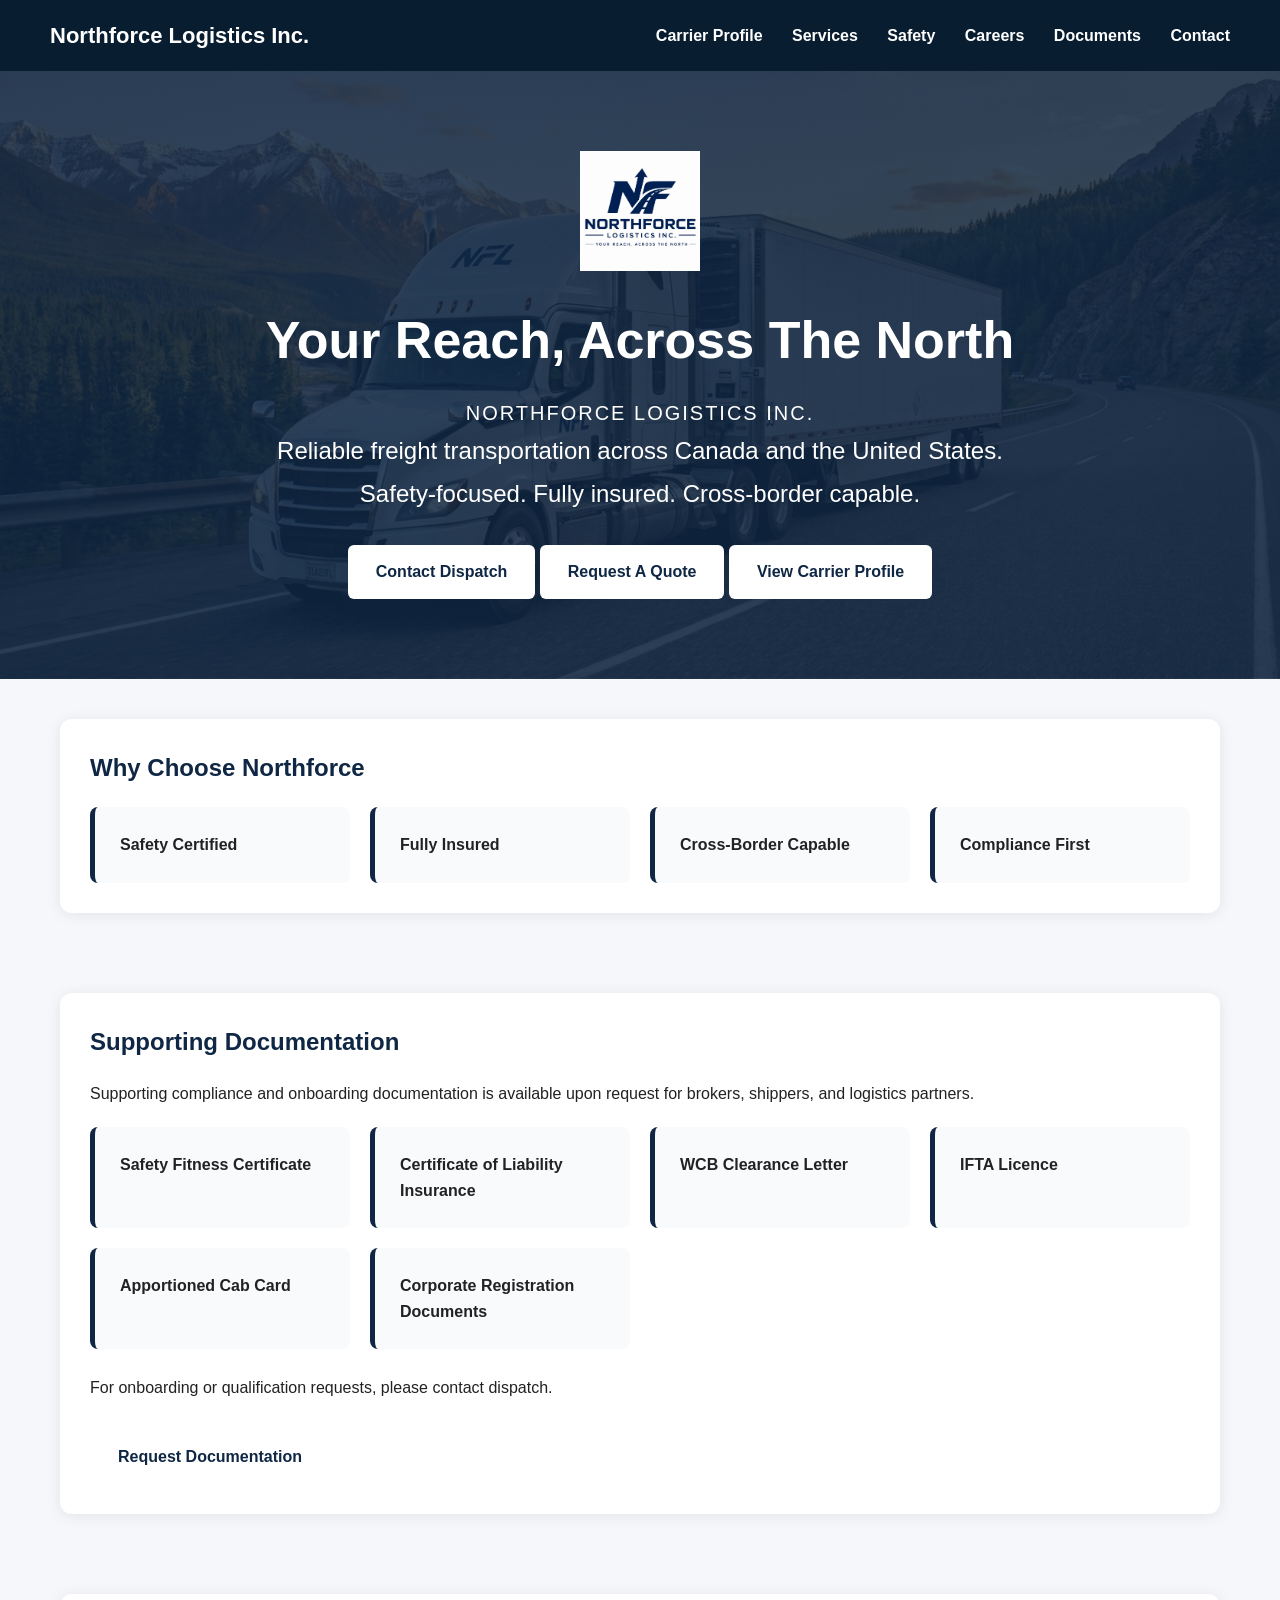
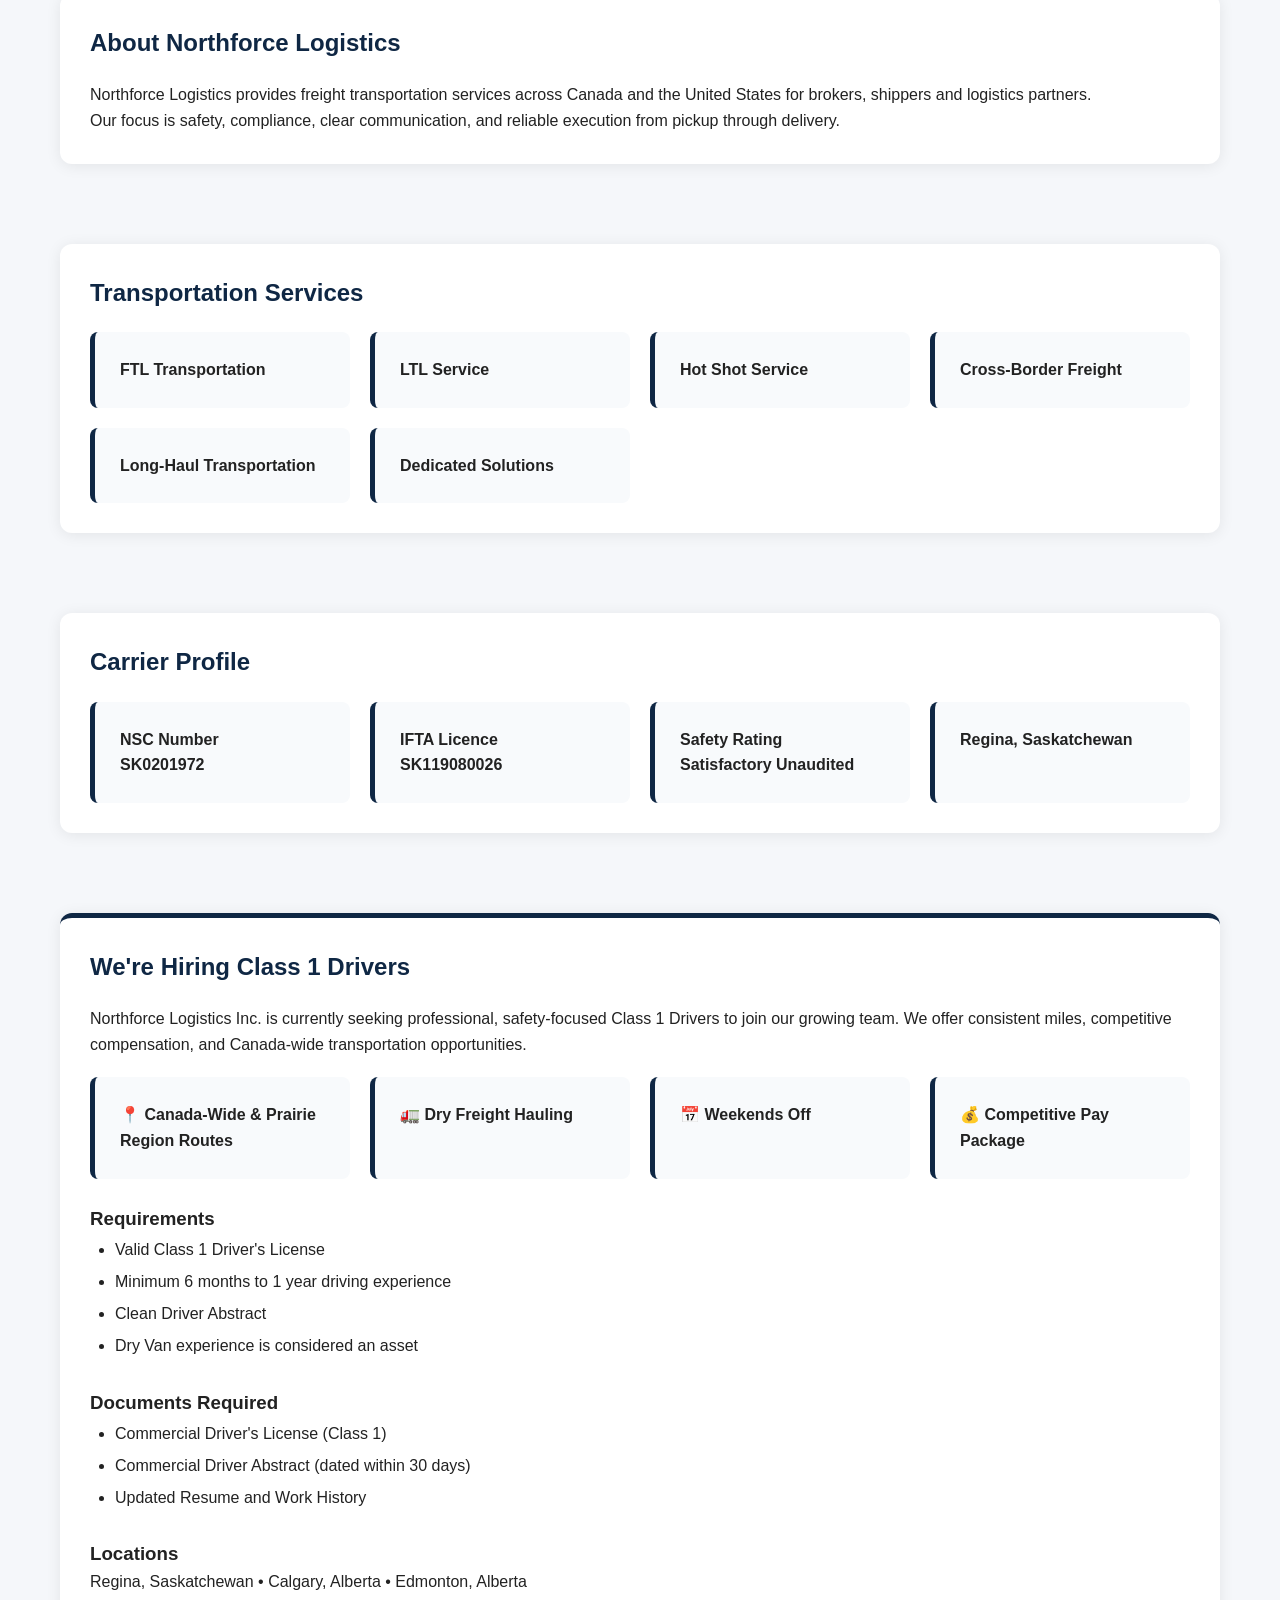
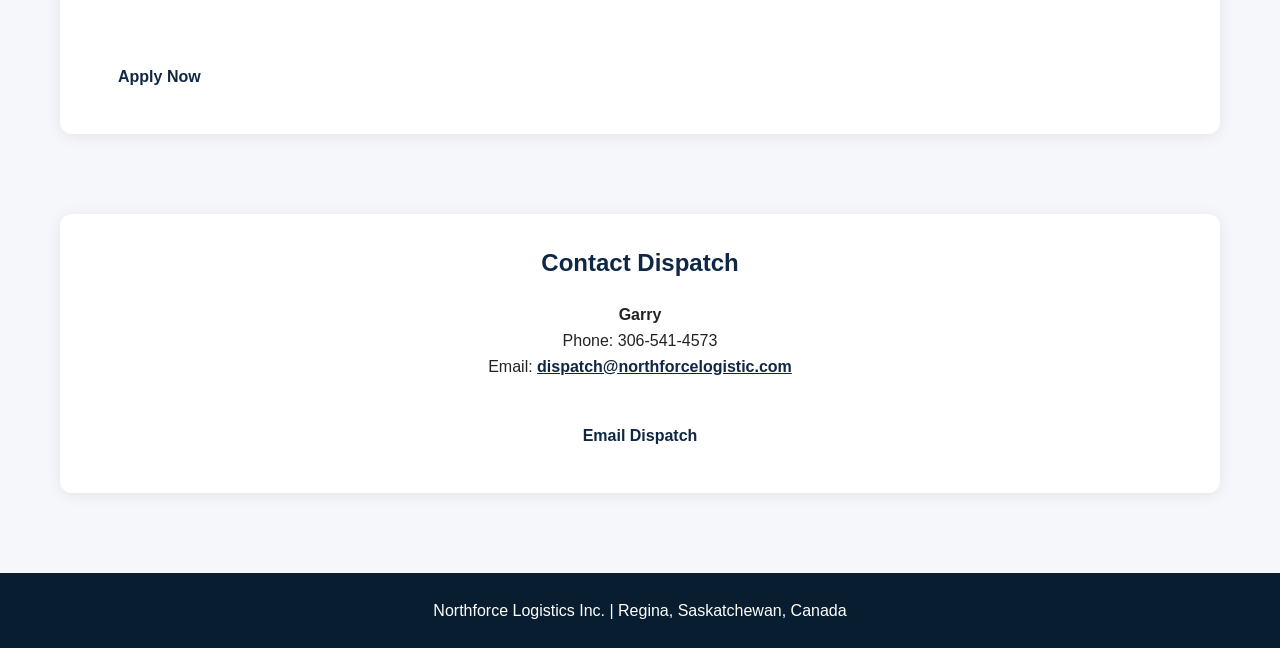
==== index.html @ 6d8a065a "Update index.html" ====
<!DOCTYPE html>
<html lang="en">

<head>
    <meta charset="UTF-8">
    <meta name="viewport" content="width=device-width, initial-scale=1.0">
    <title>Northforce Logistics Inc.</title>

    <link rel="stylesheet" href="style.css">
    <link rel="icon" type="image/jpeg" href="favicon.jpg">
</head>

<body>

    <nav class="navbar">

        <div class="nav-brand">
            Northforce Logistics Inc.
        </div>

        <div class="nav-menu">
            <a href="carrier-profile.html">Carrier Profile</a>
            <a href="#services">Services</a>
            <a href="#safety">Safety</a>
            <a href="#careers">Careers</a>
            <a href="#documents">Documents</a>
            <a href="#contact">Contact</a>
        </div>

    </nav>

    <header>

        <img src="northforce-logo.png"
             alt="Northforce Logistics Logo"
             class="logo">

        <h1>Your Reach, Across The North</h1>

        <p class="company-name">
            NORTHFORCE LOGISTICS INC.
        </p>

        <p class="hero-text">
            Reliable freight transportation across Canada and the United States.
            Safety-focused. Fully insured. Cross-border capable.
        </p>

        <a href="#contact" class="hero-button">
            Contact Dispatch
        </a>

        <a href="mailto:dispatch@northforcelogistic.com?subject=Quote Request"
           class="hero-button">
            Request A Quote
        </a>
<a href="carrier-profile.html"
   class="hero-button">
   View Carrier Profile
</a>
    </header>

    <section>

        <div class="card">

            <h2>Why Choose Northforce</h2>

            <div class="services-grid">

                <div class="service-card">
                    Safety Certified
                </div>

                <div class="service-card">
                    Fully Insured
                </div>

                <div class="service-card">
                    Cross-Border Capable
                </div>

                <div class="service-card">
                    Compliance First
                </div>

            </div>

        </div>

    </section>
<section id="documents">

    <div class="card">

        <h2>Supporting Documentation</h2>

        <p>
            Supporting compliance and onboarding documentation
            is available upon request for brokers, shippers,
            and logistics partners.
        </p>

        <div class="services-grid">

            <div class="service-card">
                Safety Fitness Certificate
            </div>

            <div class="service-card">
                Certificate of Liability Insurance
            </div>

            <div class="service-card">
                WCB Clearance Letter
            </div>

            <div class="service-card">
                IFTA Licence
            </div>

            <div class="service-card">
                Apportioned Cab Card
            </div>

            <div class="service-card">
                Corporate Registration Documents
            </div>

        </div>

        <br>

        <p>
            For onboarding or qualification requests, please contact dispatch.
        </p>

        <a href="mailto:dispatch@northforcelogistic.com?subject=Broker Documentation Request"
           class="hero-button">
            Request Documentation
        </a>

    </div>

</section>
    <section>

        <div class="card">

            <h2>About Northforce Logistics</h2>

            <p>
                Northforce Logistics provides freight transportation services
                across Canada and the United States for brokers, shippers and
                logistics partners.
            </p>

            <p>
                Our focus is safety, compliance, clear communication,
                and reliable execution from pickup through delivery.
            </p>

        </div>

    </section>

    <section id="services">

        <div class="card">

            <h2>Transportation Services</h2>

            <div class="services-grid">

                <div class="service-card">
                    FTL Transportation
                </div>

                <div class="service-card">
                    LTL Service
                </div>

                <div class="service-card">
                    Hot Shot Service
                </div>

                <div class="service-card">
                    Cross-Border Freight
                </div>

                <div class="service-card">
                    Long-Haul Transportation
                </div>

                <div class="service-card">
                    Dedicated Solutions
                </div>

            </div>

        </div>

    </section>

    <section id="safety">

        <div class="card">

            <h2>Carrier Profile</h2>

            <div class="services-grid">

                <div class="service-card">
                    NSC Number<br>
                    SK0201972
                </div>

                <div class="service-card">
                    IFTA Licence<br>
                    SK119080026
                </div>

                <div class="service-card">
                    Safety Rating<br>
                    Satisfactory Unaudited
                </div>

                <div class="service-card">
                    Regina, Saskatchewan
                </div>

            </div>

        </div>

    </section>
<section id="careers">

    <div class="card">

        <h2>We're Hiring Class 1 Drivers</h2>

        <p>
            Northforce Logistics Inc. is currently seeking professional,
            safety-focused Class 1 Drivers to join our growing team.
            We offer consistent miles, competitive compensation, and
            Canada-wide transportation opportunities.
        </p>

        <div class="services-grid">

            <div class="service-card">
                📍 Canada-Wide & Prairie Region Routes
            </div>

            <div class="service-card">
                🚛 Dry Freight Hauling
            </div>

            <div class="service-card">
                📅 Weekends Off
            </div>

            <div class="service-card">
                💰 Competitive Pay Package
            </div>

        </div>

        <br>

        <h3>Requirements</h3>

        <ul>
            <li>Valid Class 1 Driver's License</li>
            <li>Minimum 6 months to 1 year driving experience</li>
            <li>Clean Driver Abstract</li>
            <li>Dry Van experience is considered an asset</li>
        </ul>

        <br>

        <h3>Documents Required</h3>

        <ul>
            <li>Commercial Driver's License (Class 1)</li>
            <li>Commercial Driver Abstract (dated within 30 days)</li>
            <li>Updated Resume and Work History</li>
        </ul>

        <br>

        <h3>Locations</h3>

        <p>
            Regina, Saskatchewan • Calgary, Alberta • Edmonton, Alberta
        </p>

        <br>

        <a href="https://docs.google.com/forms/d/e/1FAIpQLSeri3Dq4YtZ2nEqMtVgoCWJB6hXTWUC-5_d9FeXUV643zS6KA/viewform?usp=publish-editor"
   target="_blank"
   class="hero-button">
   Apply Now
</a>

    </div>

</section>
    <section id="contact">

        <div class="card">

            <h2>Contact Dispatch</h2>

            <p><strong>Garry</strong></p>

            <p>Phone: 306-541-4573</p>

            <p>
                Email:
                <a href="mailto:dispatch@northforcelogistic.com">
                    dispatch@northforcelogistic.com
                </a>
            </p>

            <a href="mailto:dispatch@northforcelogistic.com"
               class="hero-button">
                Email Dispatch
            </a>

        </div>

    </section>

    <footer>
        Northforce Logistics Inc. | Regina, Saskatchewan, Canada
    </footer>

</body>

</html>
---- style.css ----
/* RESET */

*{
    margin:0;
    padding:0;
    box-sizing:border-box;
}

body{
    font-family:Arial, Helvetica, sans-serif;
    background:#f5f7fa;
    color:#222;
    line-height:1.6;
}

#careers .card{
    border-top:5px solid #0F2744;
}

#careers ul{
    margin-left:25px;
    line-height:2;
}
/* NAVIGATION */

.navbar{
    background:#081d30;
    display:flex;
    justify-content:space-between;
    align-items:center;
    padding:18px 50px;
    position:sticky;
    top:0;
    z-index:100;
}

.nav-brand{
    color:white;
    font-size:22px;
    font-weight:bold;
}

.nav-menu a{
    color:white;
    text-decoration:none;
    margin-left:25px;
    font-weight:bold;
}

.nav-menu a:hover{
    color:#d6e5f5;
}

/* HEADER */

header{
    background:
    linear-gradient(
        rgba(15,39,68,.85),
        rgba(15,39,68,.85)
    ),
    url("truck-background.jpg");

    background-size:cover;
    background-position:center;

    color:white;

    text-align:center;

    padding:80px 20px;
}

.logo{
    width:120px;
    margin-bottom:20px;
}

h1{
    font-size:52px;
    margin-bottom:15px;
}

.tagline{
    font-size:28px;
    margin-bottom:25px;
    font-weight:300;
}

.hero-text{
    max-width:800px;
    margin:auto;
    font-size:24px;
    line-height:1.8;
}

.company-name{
    font-size:20px;
    margin-top:10px;
    letter-spacing:2px;
    text-transform:uppercase;
}
/* BUTTON */

.hero-button{
    display:inline-block;
    margin-top:30px;
    padding:14px 28px;
    background:white;
    color:#0F2744;
    text-decoration:none;
    font-weight:bold;
    border-radius:6px;
    transition:.3s;
}

.hero-button:hover{
    background:#d9e5f1;
}

/* TRUST BAR */

.trust-bar{
    background:white;
    padding:25px;
    display:flex;
    justify-content:center;
    flex-wrap:wrap;
    gap:35px;
    font-weight:bold;
    color:#0F2744;
    border-bottom:1px solid #e5e5e5;
}

/* SECTIONS */

section{
    max-width:1200px;
    margin:auto;
    padding:40px 20px;
}

/* CARDS */

.card{
    background:white;
    padding:30px;
    border-radius:12px;
    box-shadow:0 2px 15px rgba(0,0,0,.08);
}

.card h2{
    margin-bottom:20px;
    color:#0F2744;
}

/* SERVICES GRID */

.services-grid{
    display:grid;
    grid-template-columns:repeat(auto-fit,minmax(250px,1fr));
    gap:20px;
    margin-top:20px;
}

.service-card{
    background:#f8fafc;
    padding:25px;
    border-left:5px solid #0F2744;
    border-radius:8px;
    font-weight:bold;
    transition:.3s;
}

.service-card:hover{
    transform:translateY(-4px);
}

/* CONTACT */

#contact .card{
    text-align:center;
}

#contact a{
    color:#0F2744;
    font-weight:bold;
}

/* FOOTER */

footer{
    background:#081d30;
    color:white;
    text-align:center;
    padding:25px;
    margin-top:40px;
}

/* MOBILE */

@media(max-width:768px){

    .navbar{
        flex-direction:column;
        gap:15px;
        padding:15px;
    }

    .nav-menu{
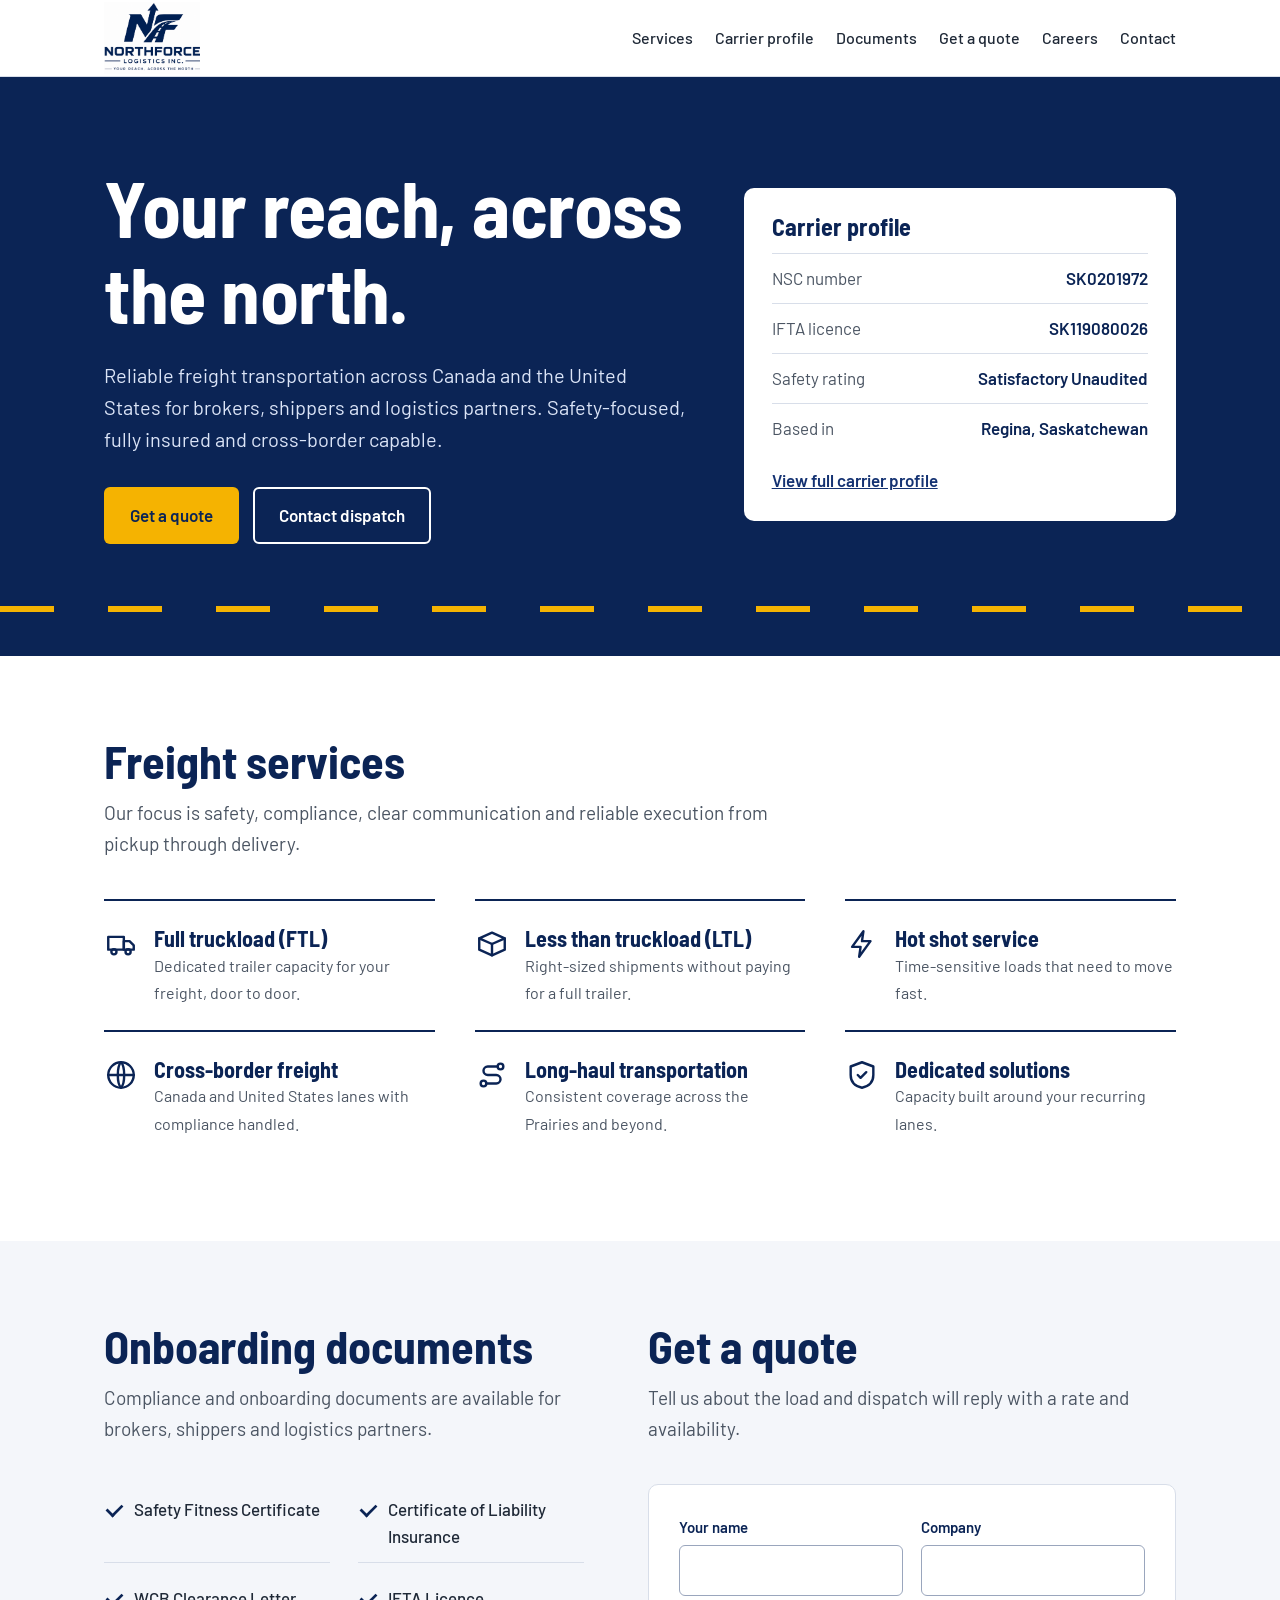
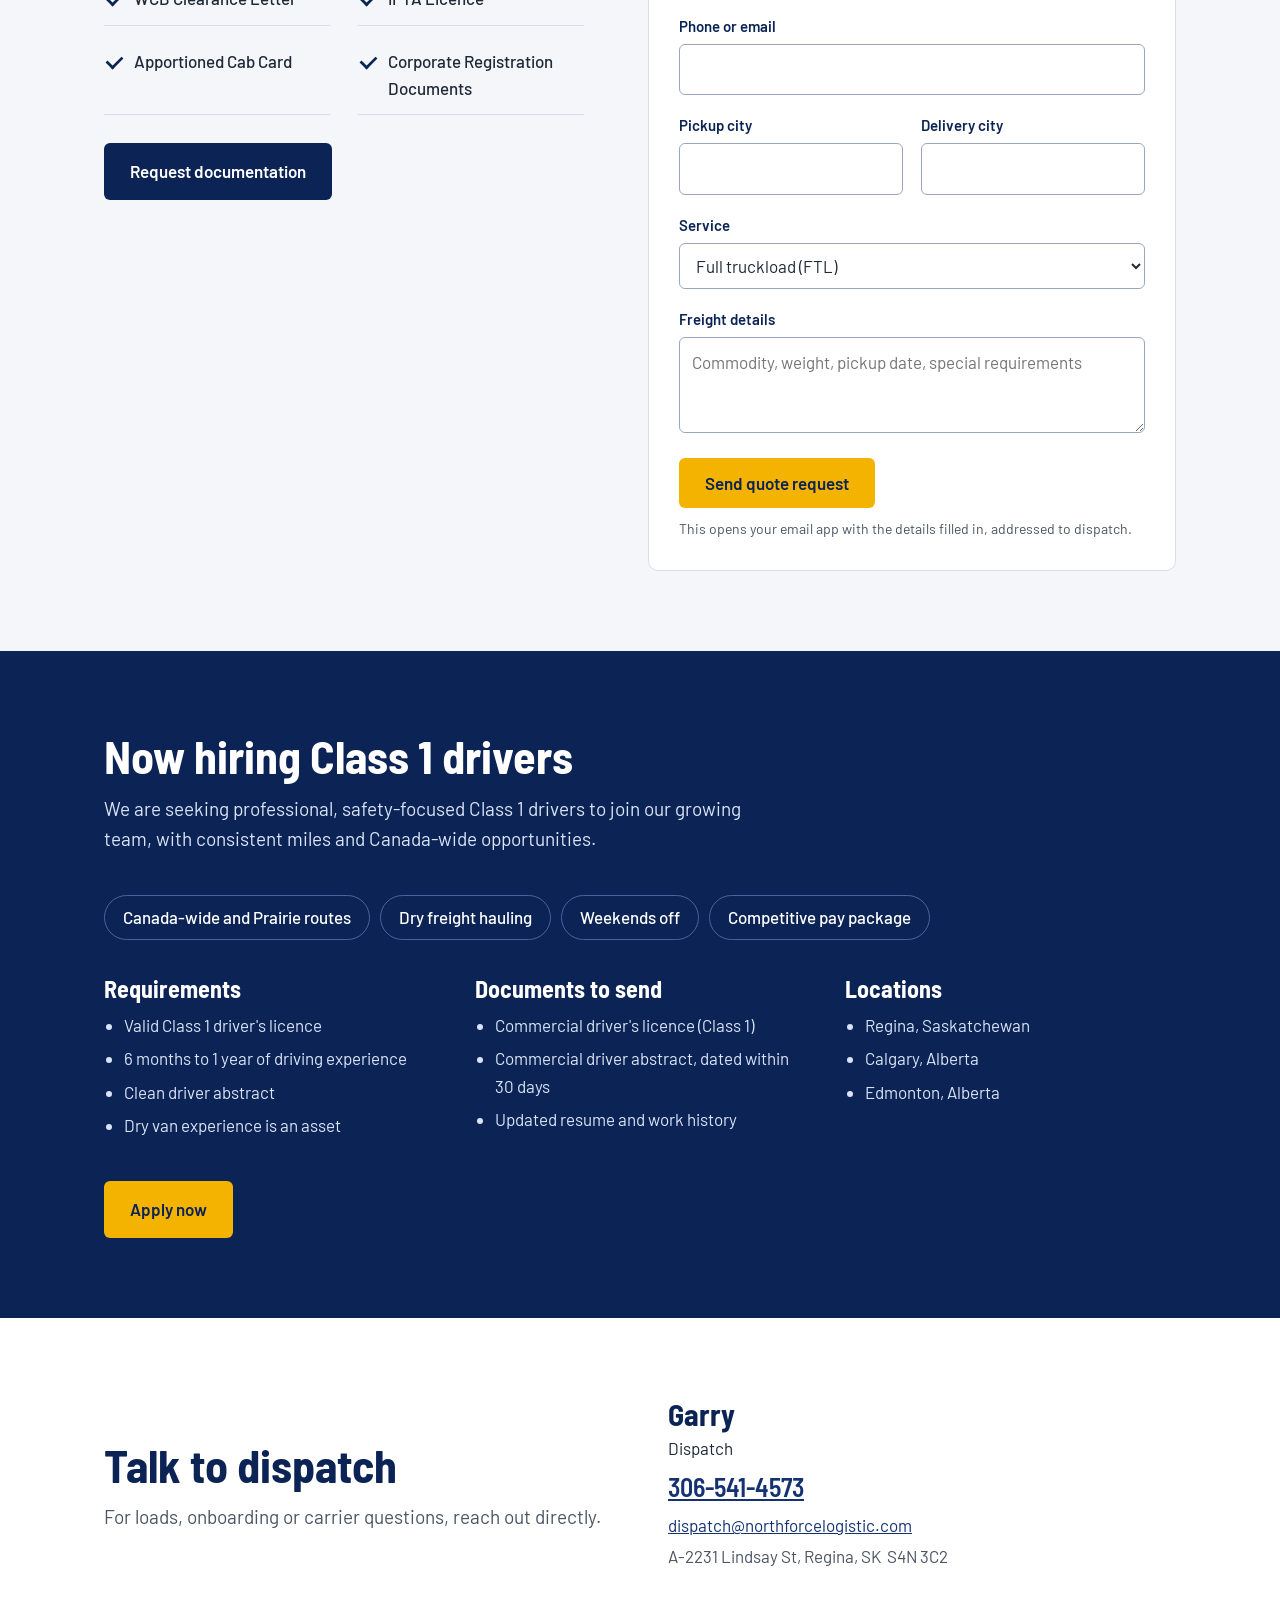
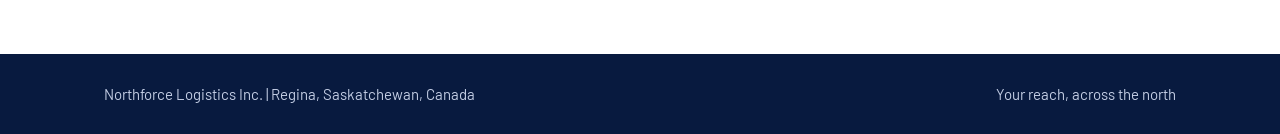
==== commit f94c0031: "Update index.html" ====
--- a/index.html
+++ b/index.html
@@ -1,342 +1,246 @@
-<!DOCTYPE html>
+<!doctype html>
 <html lang="en">
-
 <head>
-    <meta charset="UTF-8">
-    <meta name="viewport" content="width=device-width, initial-scale=1.0">
-    <title>Northforce Logistics Inc.</title>
-
-    <link rel="stylesheet" href="style.css">
-    <link rel="icon" type="image/jpeg" href="favicon.jpg">
+<meta charset="utf-8">
+<meta name="viewport" content="width=device-width, initial-scale=1">
+<title>Northforce Logistics Inc. | Freight transportation across Canada and the US</title>
+<meta name="description" content="Safety-focused, fully insured, cross-border freight carrier based in Regina, Saskatchewan. FTL, LTL, hot shot and long-haul service across Canada and the United States.">
+<link rel="icon" href="northforce-logo.png">
+<link rel="preconnect" href="https://fonts.googleapis.com">
+<link rel="preconnect" href="https://fonts.gstatic.com" crossorigin>
+<link rel="stylesheet" href="https://fonts.googleapis.com/css2?family=Barlow:wght@400;500;600&family=Barlow+Semi+Condensed:wght@600;700&display=swap">
+<style>
+:root{--navy:#0B2455;--navy2:#143272;--amber:#F5B301;--ink:#1f2937;--mute:#4b5563;--line:#d8dee9;--bg:#f4f6fa;--w:1120px}
+*{box-sizing:border-box}
+html{scroll-behavior:smooth;scroll-padding-top:90px}
+body{margin:0;font-family:'Barlow','Segoe UI',Arial,sans-serif;color:var(--ink);line-height:1.6;font-size:17px;background:#fff}
+h1,h2,h3{font-family:'Barlow Semi Condensed','Barlow',Arial,sans-serif;color:var(--navy);line-height:1.1;margin:0}
+a{color:var(--navy2)}
+:focus-visible{outline:3px solid var(--amber);outline-offset:3px}
+.wrap{max-width:var(--w);margin:0 auto;padding:0 24px}
+header{position:sticky;top:0;z-index:10;background:#fff;border-bottom:1px solid var(--line)}
+.bar{display:flex;align-items:center;justify-content:space-between;gap:16px;min-height:76px}
+.logo{width:96px;height:72px;overflow:hidden;flex:none;display:block}
+.logo img{width:104px;height:104px;max-width:none;margin:-14px 0 0 -4px;display:block}
+nav ul{display:flex;gap:22px;list-style:none;margin:0;padding:0;flex-wrap:wrap;justify-content:flex-end}
+nav a{text-decoration:none;color:var(--ink);font-weight:500;font-size:16px}
+nav a:hover{color:var(--navy2);text-decoration:underline}
+.btn{display:inline-block;padding:13px 24px;border-radius:6px;font-weight:600;text-decoration:none;font-size:17px;border:2px solid transparent;cursor:pointer;font-family:inherit}
+.btn.main{background:var(--amber);color:var(--navy)}
+.btn.main:hover{background:#ffc62e}
+.btn.ghost{border-color:#fff;color:#fff}
+.btn.ghost:hover{background:rgba(255,255,255,.12)}
+.btn.dark{background:var(--navy);color:#fff}
+.btn.dark:hover{background:var(--navy2)}
+.hero{background:var(--navy);color:#fff;position:relative;padding:88px 0 112px}
+.hero::after{content:"";position:absolute;left:0;right:0;bottom:44px;height:6px;background:repeating-linear-gradient(90deg,var(--amber) 0 54px,transparent 54px 108px)}
+.hero .wrap{display:grid;grid-template-columns:1.35fr 1fr;gap:56px;align-items:center}
+.hero h1{color:#fff;font-size:clamp(44px,6.5vw,78px);font-weight:700;letter-spacing:-.5px}
+.hero p.lead{font-size:20px;max-width:34em;color:#dbe4f7;margin:22px 0 32px}
+.cta{display:flex;gap:14px;flex-wrap:wrap}
+.facts{background:#fff;color:var(--ink);border-radius:10px;padding:26px 28px}
+.facts h2{font-size:24px;margin-bottom:6px}
+.facts dl{margin:12px 0 0}
+.facts div{display:flex;justify-content:space-between;gap:16px;padding:11px 0;border-top:1px solid var(--line)}
+.facts dt{color:var(--mute)}
+.facts dd{margin:0;font-weight:600;color:var(--navy);text-align:right}
+.facts a{display:inline-block;margin-top:14px;font-weight:600}
+section{padding:80px 0}
+section.alt{background:var(--bg)}
+.sec-head{max-width:40em;margin-bottom:40px}
+.sec-head h2{font-size:clamp(32px,4.4vw,46px);margin-bottom:12px}
+.sec-head p{margin:0;color:var(--mute);font-size:19px}
+.svc{display:grid;grid-template-columns:repeat(3,1fr);gap:0 40px}
+.svc li{list-style:none;display:flex;gap:16px;padding:24px 0;border-top:2px solid var(--navy);align-items:flex-start}
+.svc{margin:0;padding:0}
+.svc svg{width:34px;height:34px;flex:none;stroke:var(--navy);fill:none;stroke-width:1.7;stroke-linecap:round;stroke-linejoin:round;margin-top:2px}
+.svc strong{display:block;font-family:'Barlow Semi Condensed',Arial,sans-serif;font-size:22px;color:var(--navy);line-height:1.2}
+.svc span{color:var(--mute);font-size:16px}
+.two{display:grid;grid-template-columns:1fr 1.1fr;gap:64px;align-items:start}
+.docs{display:grid;grid-template-columns:1fr 1fr;gap:10px 28px;margin:0 0 28px;padding:0}
+.docs li{list-style:none;padding:12px 0 12px 30px;border-bottom:1px solid var(--line);position:relative;font-weight:500}
+.docs li::before{content:"";position:absolute;left:2px;top:19px;width:14px;height:8px;border-left:3px solid var(--navy);border-bottom:3px solid var(--navy);transform:rotate(-45deg) scale(.9)}
+form{background:#fff;border:1px solid var(--line);border-radius:10px;padding:30px;display:grid;grid-template-columns:1fr 1fr;gap:18px}
+form .full{grid-column:1/-1}
+label{display:block;font-weight:600;font-size:15px;margin-bottom:6px;color:var(--navy)}
+input,select,textarea{width:100%;font:inherit;padding:11px 12px;border:1px solid #9aa6bd;border-radius:6px;background:#fff;color:var(--ink)}
+textarea{min-height:96px;resize:vertical}
+.note{font-size:14px;color:var(--mute);margin:0}
+.careers{background:var(--navy);color:#fff}
+.careers h2,.careers h3{color:#fff}
+.careers .sec-head p{color:#dbe4f7}
+.perks{display:flex;flex-wrap:wrap;gap:10px;margin:0 0 36px;padding:0}
+.perks li{list-style:none;border:1px solid #4a63a0;border-radius:99px;padding:8px 18px;font-weight:500}
+.cols{display:grid;grid-template-columns:repeat(3,1fr);gap:40px;margin-bottom:36px}
+.cols h3{font-size:24px;margin-bottom:10px}
+.cols ul{margin:0;padding-left:20px;color:#dbe4f7}
+.cols li{margin-bottom:6px}
+.contact{display:grid;grid-template-columns:1fr 1fr;gap:56px;align-items:center}
+.contact h3{font-size:30px;margin-bottom:4px}
+.contact p{margin:4px 0}
+.contact .big{font-size:26px;font-weight:600;font-family:'Barlow Semi Condensed',Arial,sans-serif}
+footer{background:#081a3f;color:#c3cde4;padding:28px 0;font-size:15px}
+footer .wrap{display:flex;justify-content:space-between;flex-wrap:wrap;gap:10px}
+@media(max-width:900px){
+ .hero .wrap,.two,.contact{grid-template-columns:1fr;gap:36px}
+ .svc,.cols{grid-template-columns:1fr 1fr}
+ section{padding:60px 0}
+ .hero{padding:56px 0 96px}
+}
+@media(max-width:620px){
+ body{font-size:16px}
+ .bar{flex-direction:column;align-items:flex-start;gap:0;padding:8px 0}
+ nav ul{justify-content:flex-start;gap:6px 16px;padding-bottom:8px}
+ .svc,.cols,.docs,form{grid-template-columns:1fr}
+ form{padding:22px}
+}
+</style>
 </head>
-
 <body>
-
-    <nav class="navbar">
-
-        <div class="nav-brand">
-            Northforce Logistics Inc.
-        </div>
-
-        <div class="nav-menu">
-            <a href="carrier-profile.html">Carrier Profile</a>
-            <a href="#services">Services</a>
-            <a href="#safety">Safety</a>
-            <a href="#careers">Careers</a>
-            <a href="#documents">Documents</a>
-            <a href="#contact">Contact</a>
-        </div>
-
-    </nav>
-
-    <header>
-
-        <img src="northforce-logo.png"
-             alt="Northforce Logistics Logo"
-             class="logo">
-
-        <h1>Your Reach, Across The North</h1>
-
-        <p class="company-name">
-            NORTHFORCE LOGISTICS INC.
-        </p>
-
-        <p class="hero-text">
-            Reliable freight transportation across Canada and the United States.
-            Safety-focused. Fully insured. Cross-border capable.
-        </p>
-
-        <a href="#contact" class="hero-button">
-            Contact Dispatch
-        </a>
-
-        <a href="mailto:dispatch@northforcelogistic.com?subject=Quote Request"
-           class="hero-button">
-            Request A Quote
-        </a>
-<a href="carrier-profile.html"
-   class="hero-button">
-   View Carrier Profile
-</a>
-    </header>
-
-    <section>
-
-        <div class="card">
-
-            <h2>Why Choose Northforce</h2>
-
-            <div class="services-grid">
-
-                <div class="service-card">
-                    Safety Certified
-                </div>
-
-                <div class="service-card">
-                    Fully Insured
-                </div>
-
-                <div class="service-card">
-                    Cross-Border Capable
-                </div>
-
-                <div class="service-card">
-                    Compliance First
-                </div>
-
-            </div>
-
-        </div>
-
-    </section>
-<section id="documents">
-
-    <div class="card">
-
-        <h2>Supporting Documentation</h2>
-
-        <p>
-            Supporting compliance and onboarding documentation
-            is available upon request for brokers, shippers,
-            and logistics partners.
-        </p>
-
-        <div class="services-grid">
-
-            <div class="service-card">
-                Safety Fitness Certificate
-            </div>
-
-            <div class="service-card">
-                Certificate of Liability Insurance
-            </div>
-
-            <div class="service-card">
-                WCB Clearance Letter
-            </div>
-
-            <div class="service-card">
-                IFTA Licence
-            </div>
-
-            <div class="service-card">
-                Apportioned Cab Card
-            </div>
-
-            <div class="service-card">
-                Corporate Registration Documents
-            </div>
-
-        </div>
-
-        <br>
-
-        <p>
-            For onboarding or qualification requests, please contact dispatch.
-        </p>
-
-        <a href="mailto:dispatch@northforcelogistic.com?subject=Broker Documentation Request"
-           class="hero-button">
-            Request Documentation
-        </a>
-
-    </div>
-
-</section>
-    <section>
-
-        <div class="card">
-
-            <h2>About Northforce Logistics</h2>
-
-            <p>
-                Northforce Logistics provides freight transportation services
-                across Canada and the United States for brokers, shippers and
-                logistics partners.
-            </p>
-
-            <p>
-                Our focus is safety, compliance, clear communication,
-                and reliable execution from pickup through delivery.
-            </p>
-
-        </div>
-
-    </section>
-
-    <section id="services">
-
-        <div class="card">
-
-            <h2>Transportation Services</h2>
-
-            <div class="services-grid">
-
-                <div class="service-card">
-                    FTL Transportation
-                </div>
-
-                <div class="service-card">
-                    LTL Service
-                </div>
-
-                <div class="service-card">
-                    Hot Shot Service
-                </div>
-
-                <div class="service-card">
-                    Cross-Border Freight
-                </div>
-
-                <div class="service-card">
-                    Long-Haul Transportation
-                </div>
-
-                <div class="service-card">
-                    Dedicated Solutions
-                </div>
-
-            </div>
-
-        </div>
-
-    </section>
-
-    <section id="safety">
-
-        <div class="card">
-
-            <h2>Carrier Profile</h2>
-
-            <div class="services-grid">
-
-                <div class="service-card">
-                    NSC Number<br>
-                    SK0201972
-                </div>
-
-                <div class="service-card">
-                    IFTA Licence<br>
-                    SK119080026
-                </div>
-
-                <div class="service-card">
-                    Safety Rating<br>
-                    Satisfactory Unaudited
-                </div>
-
-                <div class="service-card">
-                    Regina, Saskatchewan
-                </div>
-
-            </div>
-
-        </div>
-
-    </section>
-<section id="careers">
-
-    <div class="card">
-
-        <h2>We're Hiring Class 1 Drivers</h2>
-
-        <p>
-            Northforce Logistics Inc. is currently seeking professional,
-            safety-focused Class 1 Drivers to join our growing team.
-            We offer consistent miles, competitive compensation, and
-            Canada-wide transportation opportunities.
-        </p>
-
-        <div class="services-grid">
-
-            <div class="service-card">
-                📍 Canada-Wide & Prairie Region Routes
-            </div>
-
-            <div class="service-card">
-                🚛 Dry Freight Hauling
-            </div>
-
-            <div class="service-card">
-                📅 Weekends Off
-            </div>
-
-            <div class="service-card">
-                💰 Competitive Pay Package
-            </div>
-
-        </div>
-
-        <br>
-
-        <h3>Requirements</h3>
-
-        <ul>
-            <li>Valid Class 1 Driver's License</li>
-            <li>Minimum 6 months to 1 year driving experience</li>
-            <li>Clean Driver Abstract</li>
-            <li>Dry Van experience is considered an asset</li>
-        </ul>
-
-        <br>
-
-        <h3>Documents Required</h3>
-
-        <ul>
-            <li>Commercial Driver's License (Class 1)</li>
-            <li>Commercial Driver Abstract (dated within 30 days)</li>
-            <li>Updated Resume and Work History</li>
-        </ul>
-
-        <br>
-
-        <h3>Locations</h3>
-
-        <p>
-            Regina, Saskatchewan • Calgary, Alberta • Edmonton, Alberta
-        </p>
-
-        <br>
-
-        <a href="https://docs.google.com/forms/d/e/1FAIpQLSeri3Dq4YtZ2nEqMtVgoCWJB6hXTWUC-5_d9FeXUV643zS6KA/viewform?usp=publish-editor"
-   target="_blank"
-   class="hero-button">
-   Apply Now
-</a>
-
-    </div>
-
-</section>
-    <section id="contact">
-
-        <div class="card">
-
-            <h2>Contact Dispatch</h2>
-
-            <p><strong>Garry</strong></p>
-
-            <p>Phone: 306-541-4573</p>
-
-            <p>
-                Email:
-                <a href="mailto:dispatch@northforcelogistic.com">
-                    dispatch@northforcelogistic.com
-                </a>
-            </p>
-
-            <a href="mailto:dispatch@northforcelogistic.com"
-               class="hero-button">
-                Email Dispatch
-            </a>
-
-        </div>
-
-    </section>
-
-    <footer>
-        Northforce Logistics Inc. | Regina, Saskatchewan, Canada
-    </footer>
-
+<header>
+<div class="wrap bar">
+<a class="logo" href="#top" aria-label="Northforce Logistics Inc. home"><img src="northforce-logo.png" alt="Northforce Logistics Inc."></a>
+<nav aria-label="Main">
+<ul>
+<li><a href="#services">Services</a></li>
+<li><a href="carrier-profile.html">Carrier profile</a></li>
+<li><a href="#documents">Documents</a></li>
+<li><a href="#quote">Get a quote</a></li>
+<li><a href="#careers">Careers</a></li>
+<li><a href="#contact">Contact</a></li>
+</ul>
+</nav>
+</div>
+</header>
+
+<main id="top">
+<div class="hero">
+<div class="wrap">
+<div>
+<h1>Your reach, across the north.</h1>
+<p class="lead">Reliable freight transportation across Canada and the United States for brokers, shippers and logistics partners. Safety-focused, fully insured and cross-border capable.</p>
+<div class="cta">
+<a class="btn main" href="#quote">Get a quote</a>
+<a class="btn ghost" href="#contact">Contact dispatch</a>
+</div>
+</div>
+<aside class="facts" aria-labelledby="cp">
+<h2 id="cp">Carrier profile</h2>
+<dl>
+<div><dt>NSC number</dt><dd>SK0201972</dd></div>
+<div><dt>IFTA licence</dt><dd>SK119080026</dd></div>
+<div><dt>Safety rating</dt><dd>Satisfactory Unaudited</dd></div>
+<div><dt>Based in</dt><dd>Regina, Saskatchewan</dd></div>
+</dl>
+<a href="carrier-profile.html">View full carrier profile</a>
+</aside>
+</div>
+</div>
+
+<section id="services">
+<div class="wrap">
+<div class="sec-head">
+<h2>Freight services</h2>
+<p>Our focus is safety, compliance, clear communication and reliable execution from pickup through delivery.</p>
+</div>
+<ul class="svc">
+<li><svg viewBox="0 0 24 24" aria-hidden="true"><path d="M3 7h11v9H3z"/><path d="M14 10h4l3 3v3h-7z"/><circle cx="7" cy="17.5" r="1.8"/><circle cx="17" cy="17.5" r="1.8"/></svg><div><strong>Full truckload (FTL)</strong><span>Dedicated trailer capacity for your freight, door to door.</span></div></li>
+<li><svg viewBox="0 0 24 24" aria-hidden="true"><path d="M3 8l9-4 9 4-9 4z"/><path d="M3 8v8l9 4 9-4V8"/><path d="M12 12v8"/></svg><div><strong>Less than truckload (LTL)</strong><span>Right-sized shipments without paying for a full trailer.</span></div></li>
+<li><svg viewBox="0 0 24 24" aria-hidden="true"><path d="M13 3L5 14h6l-1 7 8-11h-6z"/></svg><div><strong>Hot shot service</strong><span>Time-sensitive loads that need to move fast.</span></div></li>
+<li><svg viewBox="0 0 24 24" aria-hidden="true"><circle cx="12" cy="12" r="9"/><path d="M3 12h18M12 3c3 3 3 15 0 18M12 3c-3 3-3 15 0 18"/></svg><div><strong>Cross-border freight</strong><span>Canada and United States lanes with compliance handled.</span></div></li>
+<li><svg viewBox="0 0 24 24" aria-hidden="true"><circle cx="6" cy="18" r="2"/><circle cx="18" cy="6" r="2"/><path d="M8 18h7a3 3 0 000-6H9a3 3 0 010-6h7"/></svg><div><strong>Long-haul transportation</strong><span>Consistent coverage across the Prairies and beyond.</span></div></li>
+<li><svg viewBox="0 0 24 24" aria-hidden="true"><path d="M12 3l8 3v6c0 5-3.5 8-8 9-4.5-1-8-4-8-9V6z"/><path d="M9 12l2 2 4-4"/></svg><div><strong>Dedicated solutions</strong><span>Capacity built around your recurring lanes.</span></div></li>
+</ul>
+</div>
+</section>
+
+<section id="documents" class="alt">
+<div class="wrap two">
+<div>
+<div class="sec-head">
+<h2>Onboarding documents</h2>
+<p>Compliance and onboarding documents are available for brokers, shippers and logistics partners.</p>
+</div>
+<ul class="docs">
+<li>Safety Fitness Certificate</li>
+<li>Certificate of Liability Insurance</li>
+<li>WCB Clearance Letter</li>
+<li>IFTA Licence</li>
+<li>Apportioned Cab Card</li>
+<li>Corporate Registration Documents</li>
+</ul>
+<a class="btn dark" href="mailto:dispatch@northforcelogistic.com?subject=Documentation%20request&amp;body=Company%20name%3A%0AContact%20name%3A%0ADocuments%20needed%3A">Request documentation</a>
+</div>
+<div id="quote">
+<div class="sec-head">
+<h2>Get a quote</h2>
+<p>Tell us about the load and dispatch will reply with a rate and availability.</p>
+</div>
+<form id="qf">
+<div><label for="n">Your name</label><input id="n" required autocomplete="name"></div>
+<div><label for="c">Company</label><input id="c" autocomplete="organization"></div>
+<div class="full"><label for="p">Phone or email</label><input id="p" required autocomplete="email"></div>
+<div><label for="pu">Pickup city</label><input id="pu" required></div>
+<div><label for="de">Delivery city</label><input id="de" required></div>
+<div class="full"><label for="t">Service</label>
+<select id="t"><option>Full truckload (FTL)</option><option>Less than truckload (LTL)</option><option>Hot shot</option><option>Cross-border</option><option>Long-haul</option><option>Dedicated</option><option>Not sure</option></select></div>
+<div class="full"><label for="d">Freight details</label><textarea id="d" placeholder="Commodity, weight, pickup date, special requirements"></textarea></div>
+<div class="full"><button class="btn main" type="submit">Send quote request</button>
+<p class="note" style="margin-top:10px">This opens your email app with the details filled in, addressed to dispatch.</p></div>
+</form>
+</div>
+</div>
+</section>
+
+<section id="careers" class="careers">
+<div class="wrap">
+<div class="sec-head">
+<h2>Now hiring Class 1 drivers</h2>
+<p>We are seeking professional, safety-focused Class 1 drivers to join our growing team, with consistent miles and Canada-wide opportunities.</p>
+</div>
+<ul class="perks">
+<li>Canada-wide and Prairie routes</li>
+<li>Dry freight hauling</li>
+<li>Weekends off</li>
+<li>Competitive pay package</li>
+</ul>
+<div class="cols">
+<div><h3>Requirements</h3><ul><li>Valid Class 1 driver's licence</li><li>6 months to 1 year of driving experience</li><li>Clean driver abstract</li><li>Dry van experience is an asset</li></ul></div>
+<div><h3>Documents to send</h3><ul><li>Commercial driver's licence (Class 1)</li><li>Commercial driver abstract, dated within 30 days</li><li>Updated resume and work history</li></ul></div>
+<div><h3>Locations</h3><ul><li>Regina, Saskatchewan</li><li>Calgary, Alberta</li><li>Edmonton, Alberta</li></ul></div>
+</div>
+<a class="btn main" href="https://docs.google.com/forms/d/e/1FAIpQLSeri3Dq4YtZ2nEqMtVgoCWJB6hXTWUC-5_d9FeXUV643zS6KA/viewform?usp=publish-editor">Apply now</a>
+</div>
+</section>
+
+<section id="contact">
+<div class="wrap contact">
+<div>
+<h2 style="font-size:clamp(32px,4.4vw,46px);margin-bottom:12px">Talk to dispatch</h2>
+<p style="color:var(--mute);font-size:19px;margin:0">For loads, onboarding or carrier questions, reach out directly.</p>
+</div>
+<div>
+<h3>Garry</h3>
+<p>Dispatch</p>
+<p class="big"><a href="tel:+13065414573">306-541-4573</a></p>
+<p><a href="mailto:dispatch@northforcelogistic.com">dispatch@northforcelogistic.com</a></p>
+<p style="color:var(--mute)">A-2231 Lindsay St, Regina, SK&nbsp; S4N 3C2</p>
+</div>
+</div>
+</section>
+</main>
+
+<footer>
+<div class="wrap"><span>Northforce Logistics Inc. | Regina, Saskatchewan, Canada</span><span>Your reach, across the north</span></div>
+</footer>
+
+<script>
+document.getElementById('qf').addEventListener('submit',function(e){
+e.preventDefault();
+var v=function(i){return document.getElementById(i).value.trim()};
+var body=['Name: '+v('n'),'Company: '+v('c'),'Phone/email: '+v('p'),'Pickup: '+v('pu'),'Delivery: '+v('de'),'Service: '+v('t'),'','Freight details:',v('d')].join('\n');
+location.href='mailto:dispatch@northforcelogistic.com?subject='+encodeURIComponent('Quote request: '+v('pu')+' to '+v('de'))+'&body='+encodeURIComponent(body);
+});
+</script>
 </body>
-
 </html>
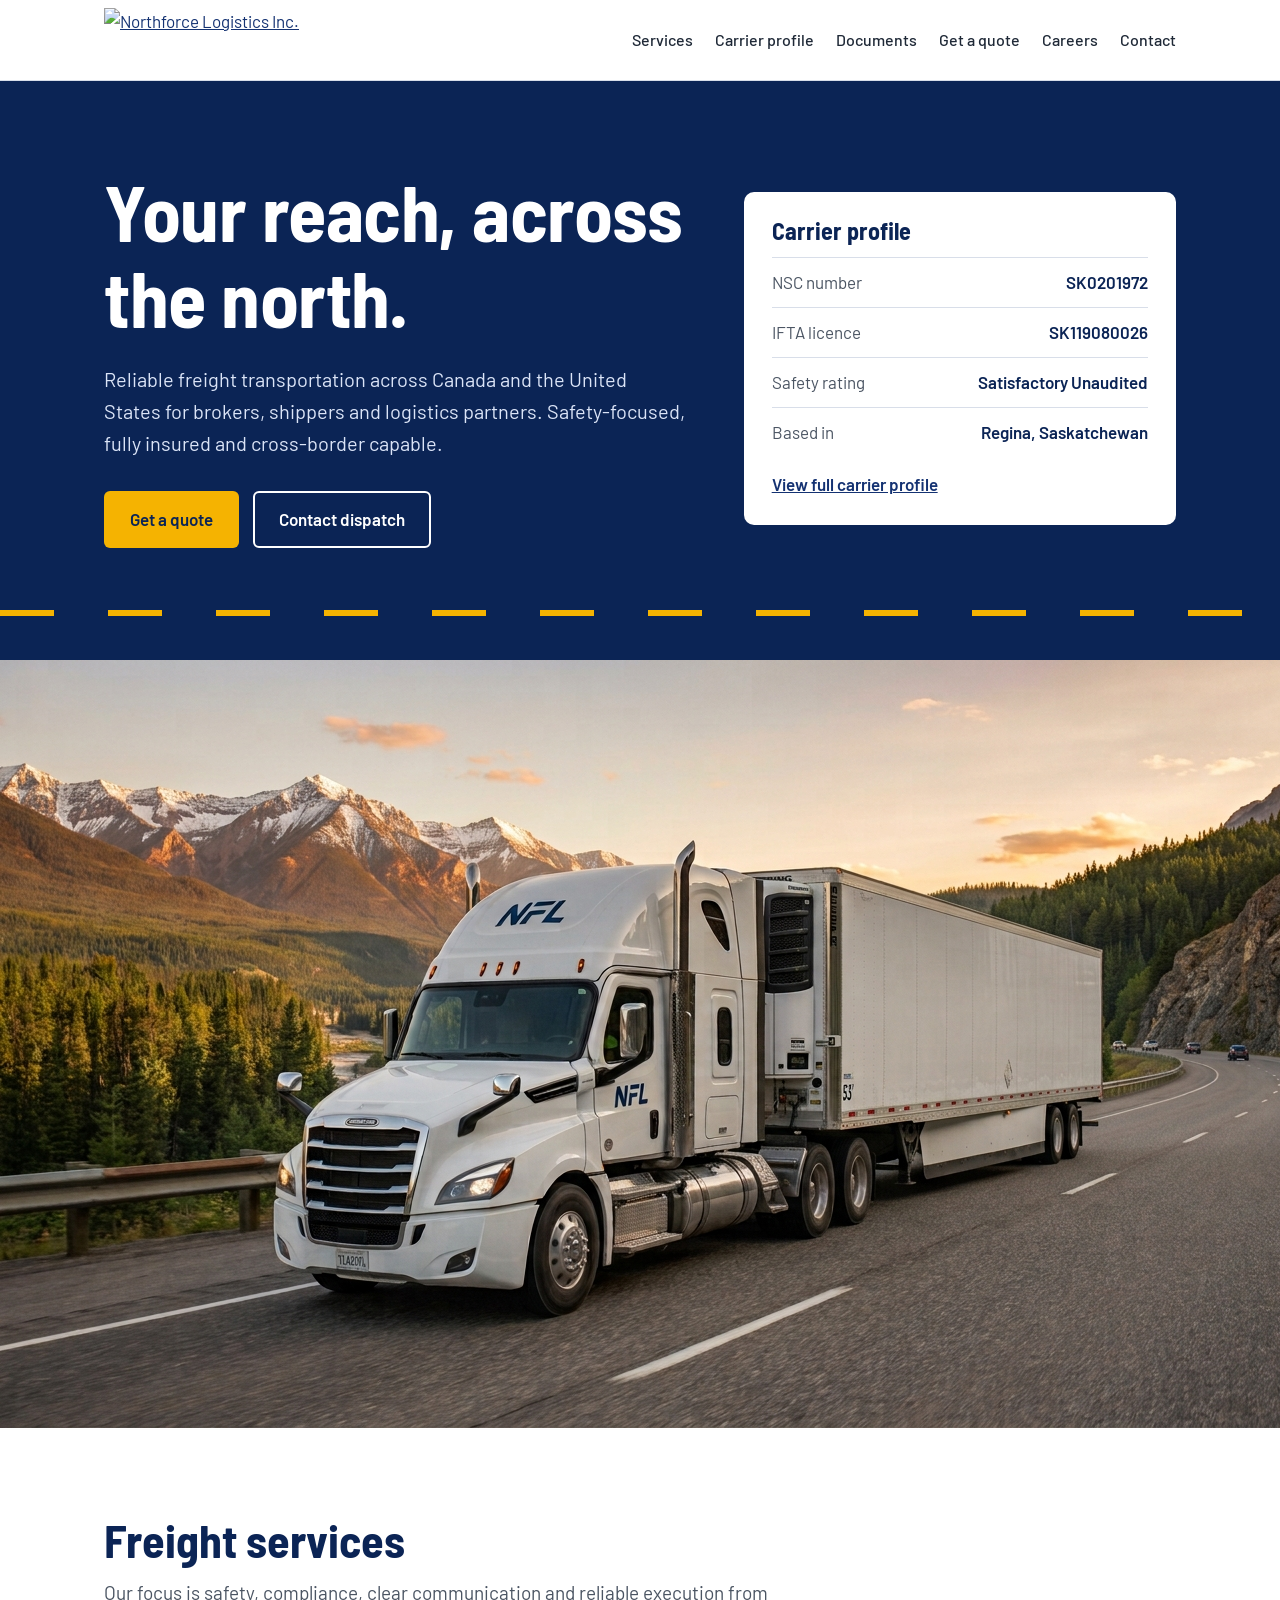
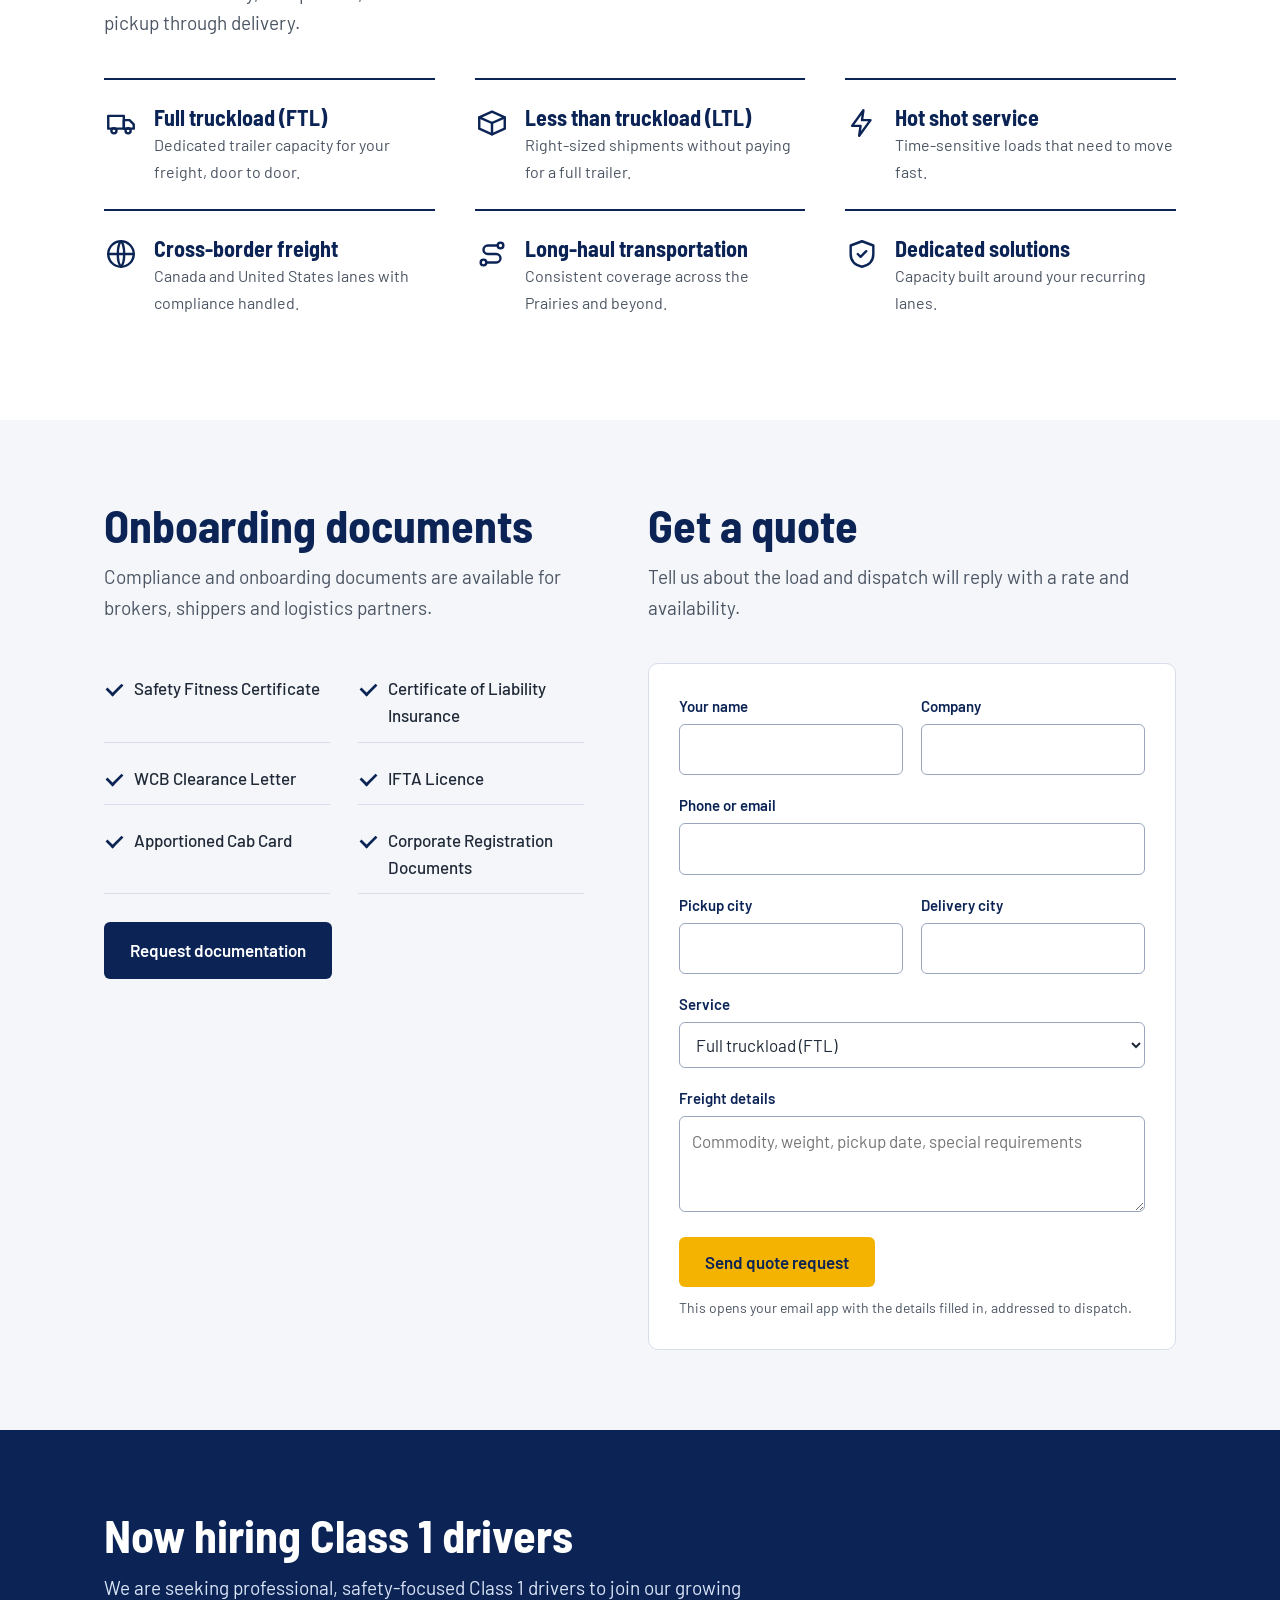
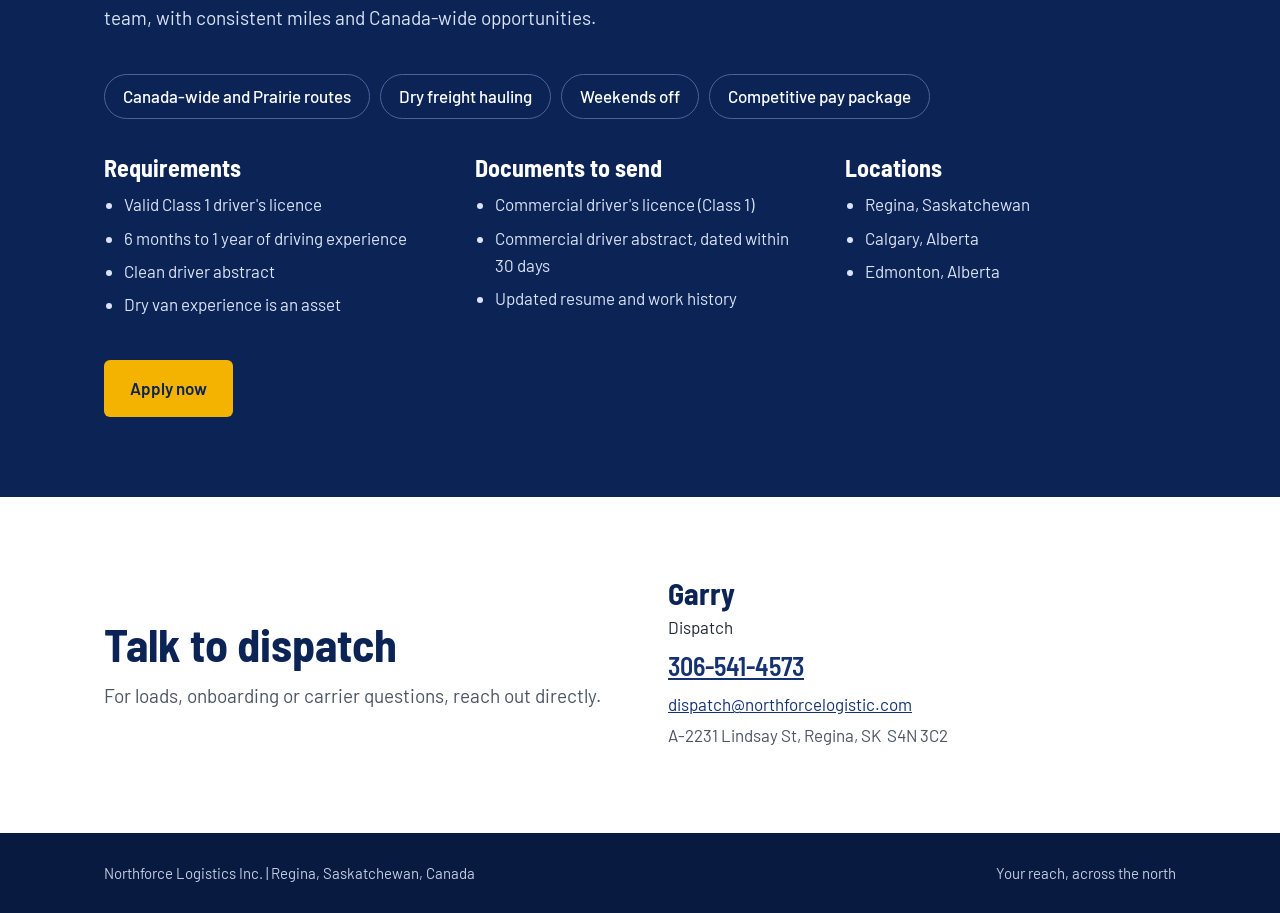
==== commit 0c701da1: "Update index.html" ====
--- a/index.html
+++ b/index.html
@@ -5,101 +5,16 @@
 <meta name="viewport" content="width=device-width, initial-scale=1">
 <title>Northforce Logistics Inc. | Freight transportation across Canada and the US</title>
 <meta name="description" content="Safety-focused, fully insured, cross-border freight carrier based in Regina, Saskatchewan. FTL, LTL, hot shot and long-haul service across Canada and the United States.">
-<link rel="icon" href="northforce-logo.png">
+<link rel="icon" type="image/jpeg" href="favicon.jpg">
 <link rel="preconnect" href="https://fonts.googleapis.com">
 <link rel="preconnect" href="https://fonts.gstatic.com" crossorigin>
 <link rel="stylesheet" href="https://fonts.googleapis.com/css2?family=Barlow:wght@400;500;600&family=Barlow+Semi+Condensed:wght@600;700&display=swap">
-<style>
-:root{--navy:#0B2455;--navy2:#143272;--amber:#F5B301;--ink:#1f2937;--mute:#4b5563;--line:#d8dee9;--bg:#f4f6fa;--w:1120px}
-*{box-sizing:border-box}
-html{scroll-behavior:smooth;scroll-padding-top:90px}
-body{margin:0;font-family:'Barlow','Segoe UI',Arial,sans-serif;color:var(--ink);line-height:1.6;font-size:17px;background:#fff}
-h1,h2,h3{font-family:'Barlow Semi Condensed','Barlow',Arial,sans-serif;color:var(--navy);line-height:1.1;margin:0}
-a{color:var(--navy2)}
-:focus-visible{outline:3px solid var(--amber);outline-offset:3px}
-.wrap{max-width:var(--w);margin:0 auto;padding:0 24px}
-header{position:sticky;top:0;z-index:10;background:#fff;border-bottom:1px solid var(--line)}
-.bar{display:flex;align-items:center;justify-content:space-between;gap:16px;min-height:76px}
-.logo{width:96px;height:72px;overflow:hidden;flex:none;display:block}
-.logo img{width:104px;height:104px;max-width:none;margin:-14px 0 0 -4px;display:block}
-nav ul{display:flex;gap:22px;list-style:none;margin:0;padding:0;flex-wrap:wrap;justify-content:flex-end}
-nav a{text-decoration:none;color:var(--ink);font-weight:500;font-size:16px}
-nav a:hover{color:var(--navy2);text-decoration:underline}
-.btn{display:inline-block;padding:13px 24px;border-radius:6px;font-weight:600;text-decoration:none;font-size:17px;border:2px solid transparent;cursor:pointer;font-family:inherit}
-.btn.main{background:var(--amber);color:var(--navy)}
-.btn.main:hover{background:#ffc62e}
-.btn.ghost{border-color:#fff;color:#fff}
-.btn.ghost:hover{background:rgba(255,255,255,.12)}
-.btn.dark{background:var(--navy);color:#fff}
-.btn.dark:hover{background:var(--navy2)}
-.hero{background:var(--navy);color:#fff;position:relative;padding:88px 0 112px}
-.hero::after{content:"";position:absolute;left:0;right:0;bottom:44px;height:6px;background:repeating-linear-gradient(90deg,var(--amber) 0 54px,transparent 54px 108px)}
-.hero .wrap{display:grid;grid-template-columns:1.35fr 1fr;gap:56px;align-items:center}
-.hero h1{color:#fff;font-size:clamp(44px,6.5vw,78px);font-weight:700;letter-spacing:-.5px}
-.hero p.lead{font-size:20px;max-width:34em;color:#dbe4f7;margin:22px 0 32px}
-.cta{display:flex;gap:14px;flex-wrap:wrap}
-.facts{background:#fff;color:var(--ink);border-radius:10px;padding:26px 28px}
-.facts h2{font-size:24px;margin-bottom:6px}
-.facts dl{margin:12px 0 0}
-.facts div{display:flex;justify-content:space-between;gap:16px;padding:11px 0;border-top:1px solid var(--line)}
-.facts dt{color:var(--mute)}
-.facts dd{margin:0;font-weight:600;color:var(--navy);text-align:right}
-.facts a{display:inline-block;margin-top:14px;font-weight:600}
-section{padding:80px 0}
-section.alt{background:var(--bg)}
-.sec-head{max-width:40em;margin-bottom:40px}
-.sec-head h2{font-size:clamp(32px,4.4vw,46px);margin-bottom:12px}
-.sec-head p{margin:0;color:var(--mute);font-size:19px}
-.svc{display:grid;grid-template-columns:repeat(3,1fr);gap:0 40px}
-.svc li{list-style:none;display:flex;gap:16px;padding:24px 0;border-top:2px solid var(--navy);align-items:flex-start}
-.svc{margin:0;padding:0}
-.svc svg{width:34px;height:34px;flex:none;stroke:var(--navy);fill:none;stroke-width:1.7;stroke-linecap:round;stroke-linejoin:round;margin-top:2px}
-.svc strong{display:block;font-family:'Barlow Semi Condensed',Arial,sans-serif;font-size:22px;color:var(--navy);line-height:1.2}
-.svc span{color:var(--mute);font-size:16px}
-.two{display:grid;grid-template-columns:1fr 1.1fr;gap:64px;align-items:start}
-.docs{display:grid;grid-template-columns:1fr 1fr;gap:10px 28px;margin:0 0 28px;padding:0}
-.docs li{list-style:none;padding:12px 0 12px 30px;border-bottom:1px solid var(--line);position:relative;font-weight:500}
-.docs li::before{content:"";position:absolute;left:2px;top:19px;width:14px;height:8px;border-left:3px solid var(--navy);border-bottom:3px solid var(--navy);transform:rotate(-45deg) scale(.9)}
-form{background:#fff;border:1px solid var(--line);border-radius:10px;padding:30px;display:grid;grid-template-columns:1fr 1fr;gap:18px}
-form .full{grid-column:1/-1}
-label{display:block;font-weight:600;font-size:15px;margin-bottom:6px;color:var(--navy)}
-input,select,textarea{width:100%;font:inherit;padding:11px 12px;border:1px solid #9aa6bd;border-radius:6px;background:#fff;color:var(--ink)}
-textarea{min-height:96px;resize:vertical}
-.note{font-size:14px;color:var(--mute);margin:0}
-.careers{background:var(--navy);color:#fff}
-.careers h2,.careers h3{color:#fff}
-.careers .sec-head p{color:#dbe4f7}
-.perks{display:flex;flex-wrap:wrap;gap:10px;margin:0 0 36px;padding:0}
-.perks li{list-style:none;border:1px solid #4a63a0;border-radius:99px;padding:8px 18px;font-weight:500}
-.cols{display:grid;grid-template-columns:repeat(3,1fr);gap:40px;margin-bottom:36px}
-.cols h3{font-size:24px;margin-bottom:10px}
-.cols ul{margin:0;padding-left:20px;color:#dbe4f7}
-.cols li{margin-bottom:6px}
-.contact{display:grid;grid-template-columns:1fr 1fr;gap:56px;align-items:center}
-.contact h3{font-size:30px;margin-bottom:4px}
-.contact p{margin:4px 0}
-.contact .big{font-size:26px;font-weight:600;font-family:'Barlow Semi Condensed',Arial,sans-serif}
-footer{background:#081a3f;color:#c3cde4;padding:28px 0;font-size:15px}
-footer .wrap{display:flex;justify-content:space-between;flex-wrap:wrap;gap:10px}
-@media(max-width:900px){
- .hero .wrap,.two,.contact{grid-template-columns:1fr;gap:36px}
- .svc,.cols{grid-template-columns:1fr 1fr}
- section{padding:60px 0}
- .hero{padding:56px 0 96px}
-}
-@media(max-width:620px){
- body{font-size:16px}
- .bar{flex-direction:column;align-items:flex-start;gap:0;padding:8px 0}
- nav ul{justify-content:flex-start;gap:6px 16px;padding-bottom:8px}
- .svc,.cols,.docs,form{grid-template-columns:1fr}
- form{padding:22px}
-}
-</style>
+<link rel="stylesheet" href="style.css">
 </head>
 <body>
 <header>
 <div class="wrap bar">
-<a class="logo" href="#top" aria-label="Northforce Logistics Inc. home"><img src="northforce-logo.png" alt="Northforce Logistics Inc."></a>
+<a class="logo" href="#top" aria-label="Northforce Logistics Inc. home"><img src="northforce-logo-header.png" alt="Northforce Logistics Inc."></a>
 <nav aria-label="Main">
 <ul>
 <li><a href="#services">Services</a></li>
@@ -135,6 +50,10 @@
 <a href="carrier-profile.html">View full carrier profile</a>
 </aside>
 </div>
+</div>
+
+<div class="photo">
+<img src="truck-background.jpg" alt="Freight truck and refrigerated trailer on a mountain highway at sunset" width="1408" height="768" loading="lazy">
 </div>
 
 <section id="services">
--- a/style.css
+++ b/style.css
@@ -0,0 +1,96 @@
+:root{--navy:#0B2455;--navy2:#143272;--amber:#F5B301;--ink:#1f2937;--mute:#4b5563;--line:#d8dee9;--bg:#f4f6fa;--w:1120px}
+*{box-sizing:border-box}
+html{scroll-behavior:smooth;scroll-padding-top:90px}
+body{margin:0;font-family:'Barlow','Segoe UI',Arial,sans-serif;color:var(--ink);line-height:1.6;font-size:17px;background:#fff}
+h1,h2,h3{font-family:'Barlow Semi Condensed','Barlow',Arial,sans-serif;color:var(--navy);line-height:1.1;margin:0}
+a{color:var(--navy2)}
+:focus-visible{outline:3px solid var(--amber);outline-offset:3px}
+.wrap{max-width:var(--w);margin:0 auto;padding:0 24px}
+header{position:sticky;top:0;z-index:10;background:#fff;border-bottom:1px solid var(--line)}
+.bar{display:flex;align-items:center;justify-content:space-between;gap:16px;min-height:76px}
+.logo{display:block;flex:none;padding:8px 0}
+.logo img{height:64px;width:auto;display:block}
+nav ul{display:flex;gap:22px;list-style:none;margin:0;padding:0;flex-wrap:wrap;justify-content:flex-end}
+nav a{text-decoration:none;color:var(--ink);font-weight:500;font-size:16px}
+nav a:hover{color:var(--navy2);text-decoration:underline}
+.btn{display:inline-block;padding:13px 24px;border-radius:6px;font-weight:600;text-decoration:none;font-size:17px;border:2px solid transparent;cursor:pointer;font-family:inherit}
+.btn.main{background:var(--amber);color:var(--navy)}
+.btn.main:hover{background:#ffc62e}
+.btn.ghost{border-color:#fff;color:#fff}
+.btn.ghost:hover{background:rgba(255,255,255,.12)}
+.btn.dark{background:var(--navy);color:#fff}
+.btn.dark:hover{background:var(--navy2)}
+.hero{background:var(--navy);color:#fff;position:relative;padding:88px 0 112px}
+.hero::after{content:"";position:absolute;left:0;right:0;bottom:44px;height:6px;background:repeating-linear-gradient(90deg,var(--amber) 0 54px,transparent 54px 108px)}
+.hero .wrap{display:grid;grid-template-columns:1.35fr 1fr;gap:56px;align-items:center}
+.hero h1{color:#fff;font-size:clamp(44px,6.5vw,78px);font-weight:700;letter-spacing:-.5px}
+.hero p.lead{font-size:20px;max-width:34em;color:#dbe4f7;margin:22px 0 32px}
+.cta{display:flex;gap:14px;flex-wrap:wrap}
+.facts{background:#fff;color:var(--ink);border-radius:10px;padding:26px 28px}
+.facts h2{font-size:24px;margin-bottom:6px}
+.facts dl{margin:12px 0 0}
+.facts div{display:flex;justify-content:space-between;gap:16px;padding:11px 0;border-top:1px solid var(--line)}
+.facts dt{color:var(--mute)}
+.facts dd{margin:0;font-weight:600;color:var(--navy);text-align:right}
+.facts a{display:inline-block;margin-top:14px;font-weight:600}
+section{padding:80px 0}
+section.alt{background:var(--bg)}
+.sec-head{max-width:40em;margin-bottom:40px}
+.sec-head h2{font-size:clamp(32px,4.4vw,46px);margin-bottom:12px}
+.sec-head p{margin:0;color:var(--mute);font-size:19px}
+.svc{display:grid;grid-template-columns:repeat(3,1fr);gap:0 40px}
+.svc li{list-style:none;display:flex;gap:16px;padding:24px 0;border-top:2px solid var(--navy);align-items:flex-start}
+.svc{margin:0;padding:0}
+.svc svg{width:34px;height:34px;flex:none;stroke:var(--navy);fill:none;stroke-width:1.7;stroke-linecap:round;stroke-linejoin:round;margin-top:2px}
+.svc strong{display:block;font-family:'Barlow Semi Condensed',Arial,sans-serif;font-size:22px;color:var(--navy);line-height:1.2}
+.svc span{color:var(--mute);font-size:16px}
+.two{display:grid;grid-template-columns:1fr 1.1fr;gap:64px;align-items:start}
+.docs{display:grid;grid-template-columns:1fr 1fr;gap:10px 28px;margin:0 0 28px;padding:0}
+.docs li{list-style:none;padding:12px 0 12px 30px;border-bottom:1px solid var(--line);position:relative;font-weight:500}
+.docs li::before{content:"";position:absolute;left:2px;top:19px;width:14px;height:8px;border-left:3px solid var(--navy);border-bottom:3px solid var(--navy);transform:rotate(-45deg) scale(.9)}
+form{background:#fff;border:1px solid var(--line);border-radius:10px;padding:30px;display:grid;grid-template-columns:1fr 1fr;gap:18px}
+form .full{grid-column:1/-1}
+label{display:block;font-weight:600;font-size:15px;margin-bottom:6px;color:var(--navy)}
+input,select,textarea{width:100%;font:inherit;padding:11px 12px;border:1px solid #9aa6bd;border-radius:6px;background:#fff;color:var(--ink)}
+textarea{min-height:96px;resize:vertical}
+.note{font-size:14px;color:var(--mute);margin:0}
+.careers{background:var(--navy);color:#fff}
+.careers h2,.careers h3{color:#fff}
+.careers .sec-head p{color:#dbe4f7}
+.perks{display:flex;flex-wrap:wrap;gap:10px;margin:0 0 36px;padding:0}
+.perks li{list-style:none;border:1px solid #4a63a0;border-radius:99px;padding:8px 18px;font-weight:500}
+.cols{display:grid;grid-template-columns:repeat(3,1fr);gap:40px;margin-bottom:36px}
+.cols h3{font-size:24px;margin-bottom:10px}
+.cols ul{margin:0;padding-left:20px;color:#dbe4f7}
+.cols li{margin-bottom:6px}
+.contact{display:grid;grid-template-columns:1fr 1fr;gap:56px;align-items:center}
+.contact h3{font-size:30px;margin-bottom:4px}
+.contact p{margin:4px 0}
+.contact .big{font-size:26px;font-weight:600;font-family:'Barlow Semi Condensed',Arial,sans-serif}
+footer{background:#081a3f;color:#c3cde4;padding:28px 0;font-size:15px}
+footer .wrap{display:flex;justify-content:space-between;flex-wrap:wrap;gap:10px}
+@media(max-width:900px){
+ .hero .wrap,.two,.contact{grid-template-columns:1fr;gap:36px}
+ .svc,.cols{grid-template-columns:1fr 1fr}
+ section{padding:60px 0}
+ .hero{padding:56px 0 96px}
+}
+@media(max-width:620px){
+ body{font-size:16px}
+ .bar{flex-direction:column;align-items:flex-start;gap:0;padding:8px 0}
+ nav ul{justify-content:flex-start;gap:6px 16px;padding-bottom:8px}
+ .svc,.cols,.docs,form{grid-template-columns:1fr}
+ form{padding:22px}
+}
+.hero.slim{padding:64px 0 100px}
+.hero.slim .wrap{grid-template-columns:1fr}
+.hero.slim p.lead{margin-bottom:0}
+nav a[aria-current="page"]{color:var(--navy);font-weight:600;text-decoration:underline;text-underline-offset:6px;text-decoration-thickness:3px;text-decoration-color:var(--amber)}
+.kv{display:grid;grid-template-columns:repeat(4,1fr);gap:0 32px;margin:0}
+.kv div{padding:16px 0;border-top:2px solid var(--navy)}
+.kv dt{color:var(--mute);font-size:15px}
+.kv dd{margin:2px 0 0;font-family:'Barlow Semi Condensed',Arial,sans-serif;font-weight:700;font-size:24px;color:var(--navy);line-height:1.2}
+.svc.plain li{align-items:center;padding:20px 0}
+.svc.plain strong{font-size:21px}
+@media(max-width:900px){.kv{grid-template-columns:1fr 1fr}}
+@media(max-width:620px){.kv{grid-template-columns:1fr}}
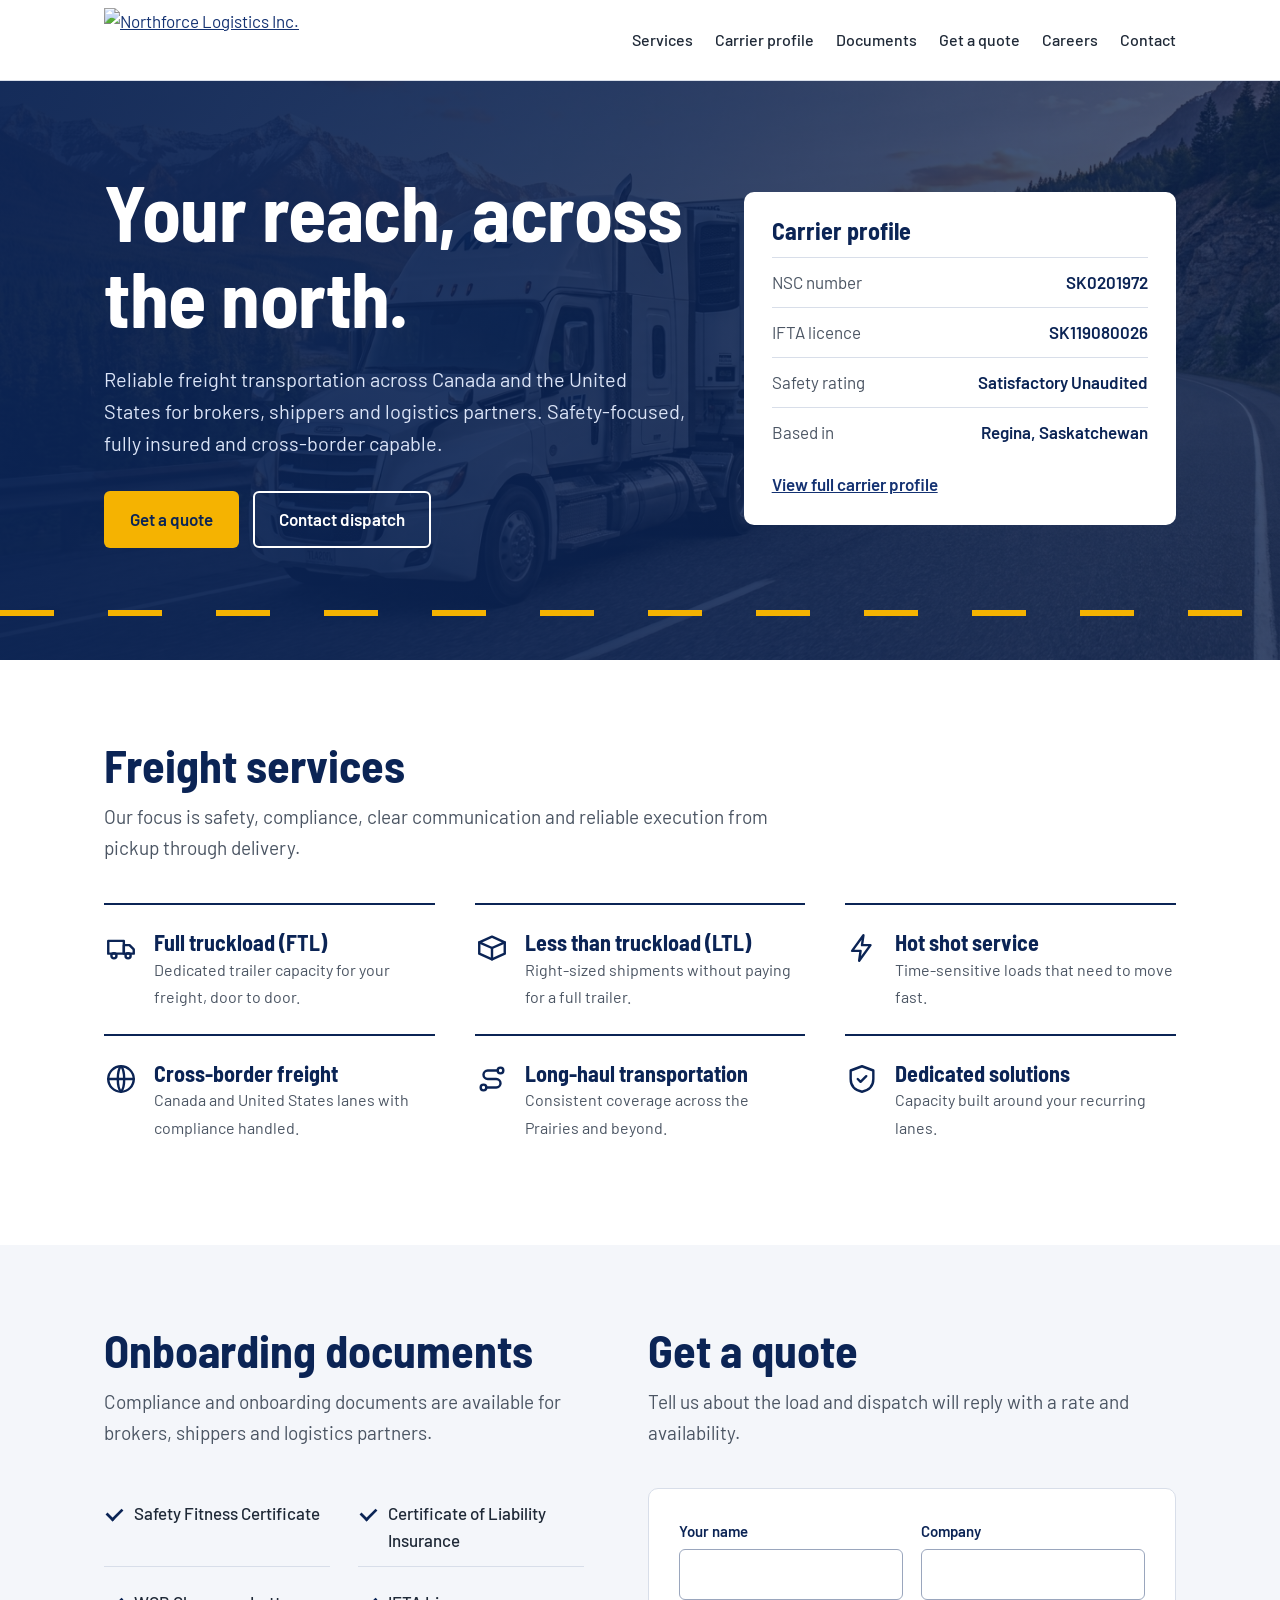
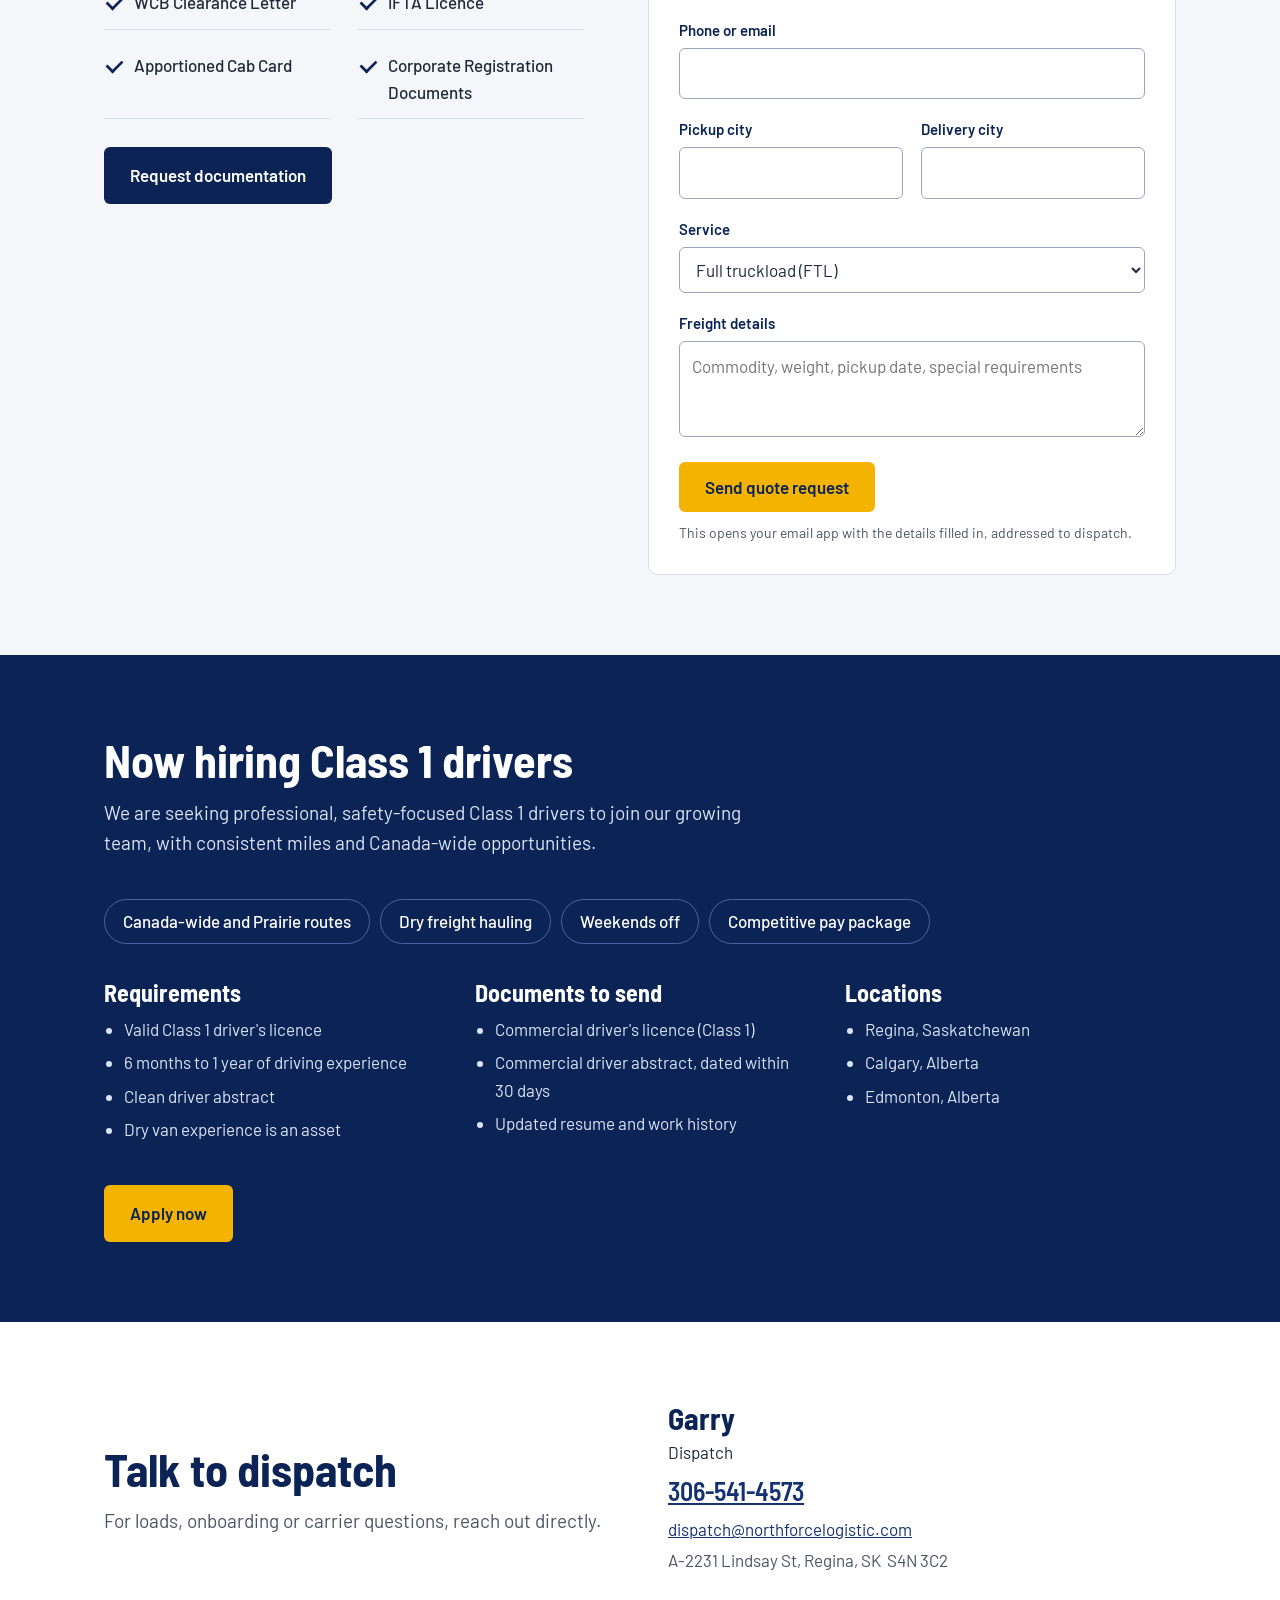
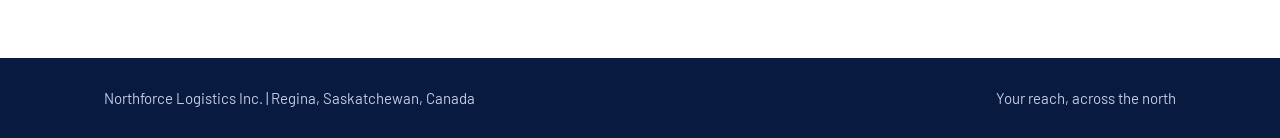
==== commit 86aca9a9: "Remove photo section and fix HTML structure Removed photo section from index.html and ensured proper" ====
--- a/index.html
+++ b/index.html
@@ -50,10 +50,6 @@
 <a href="carrier-profile.html">View full carrier profile</a>
 </aside>
 </div>
-</div>
-
-<div class="photo">
-<img src="truck-background.jpg" alt="Freight truck and refrigerated trailer on a mountain highway at sunset" width="1408" height="768" loading="lazy">
 </div>
 
 <section id="services">
--- a/style.css
+++ b/style.css
@@ -20,7 +20,7 @@
 .btn.ghost:hover{background:rgba(255,255,255,.12)}
 .btn.dark{background:var(--navy);color:#fff}
 .btn.dark:hover{background:var(--navy2)}
-.hero{background:var(--navy);color:#fff;position:relative;padding:88px 0 112px}
+.hero{background:linear-gradient(90deg,rgba(11,36,85,.95) 0%,rgba(11,36,85,.86) 50%,rgba(11,36,85,.72) 100%),url(truck-background.jpg) center 60%/cover no-repeat,var(--navy);color:#fff;position:relative;padding:88px 0 112px}
 .hero::after{content:"";position:absolute;left:0;right:0;bottom:44px;height:6px;background:repeating-linear-gradient(90deg,var(--amber) 0 54px,transparent 54px 108px)}
 .hero .wrap{display:grid;grid-template-columns:1.35fr 1fr;gap:56px;align-items:center}
 .hero h1{color:#fff;font-size:clamp(44px,6.5vw,78px);font-weight:700;letter-spacing:-.5px}
@@ -82,7 +82,7 @@
  .svc,.cols,.docs,form{grid-template-columns:1fr}
  form{padding:22px}
 }
-.hero.slim{padding:64px 0 100px}
+.hero.slim{padding:64px 0 100px;background:var(--navy)}
 .hero.slim .wrap{grid-template-columns:1fr}
 .hero.slim p.lead{margin-bottom:0}
 nav a[aria-current="page"]{color:var(--navy);font-weight:600;text-decoration:underline;text-underline-offset:6px;text-decoration-thickness:3px;text-decoration-color:var(--amber)}
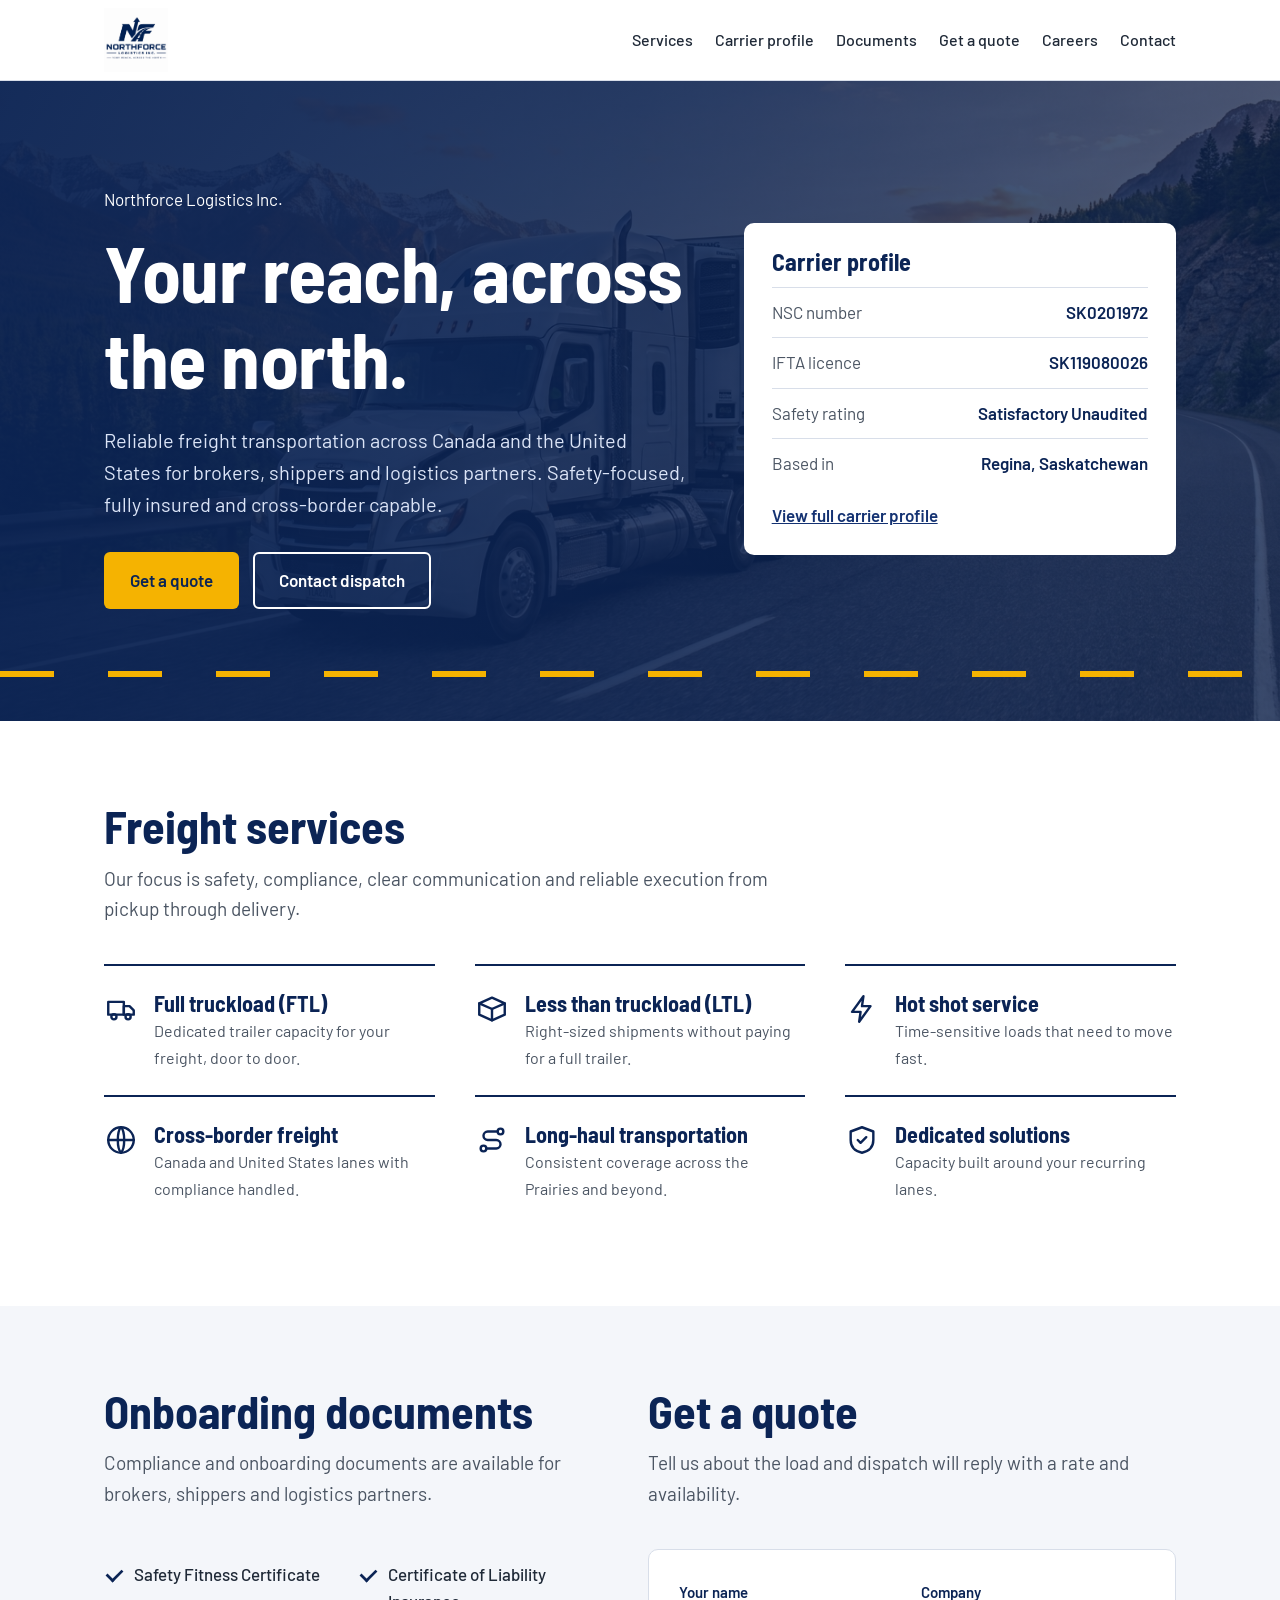
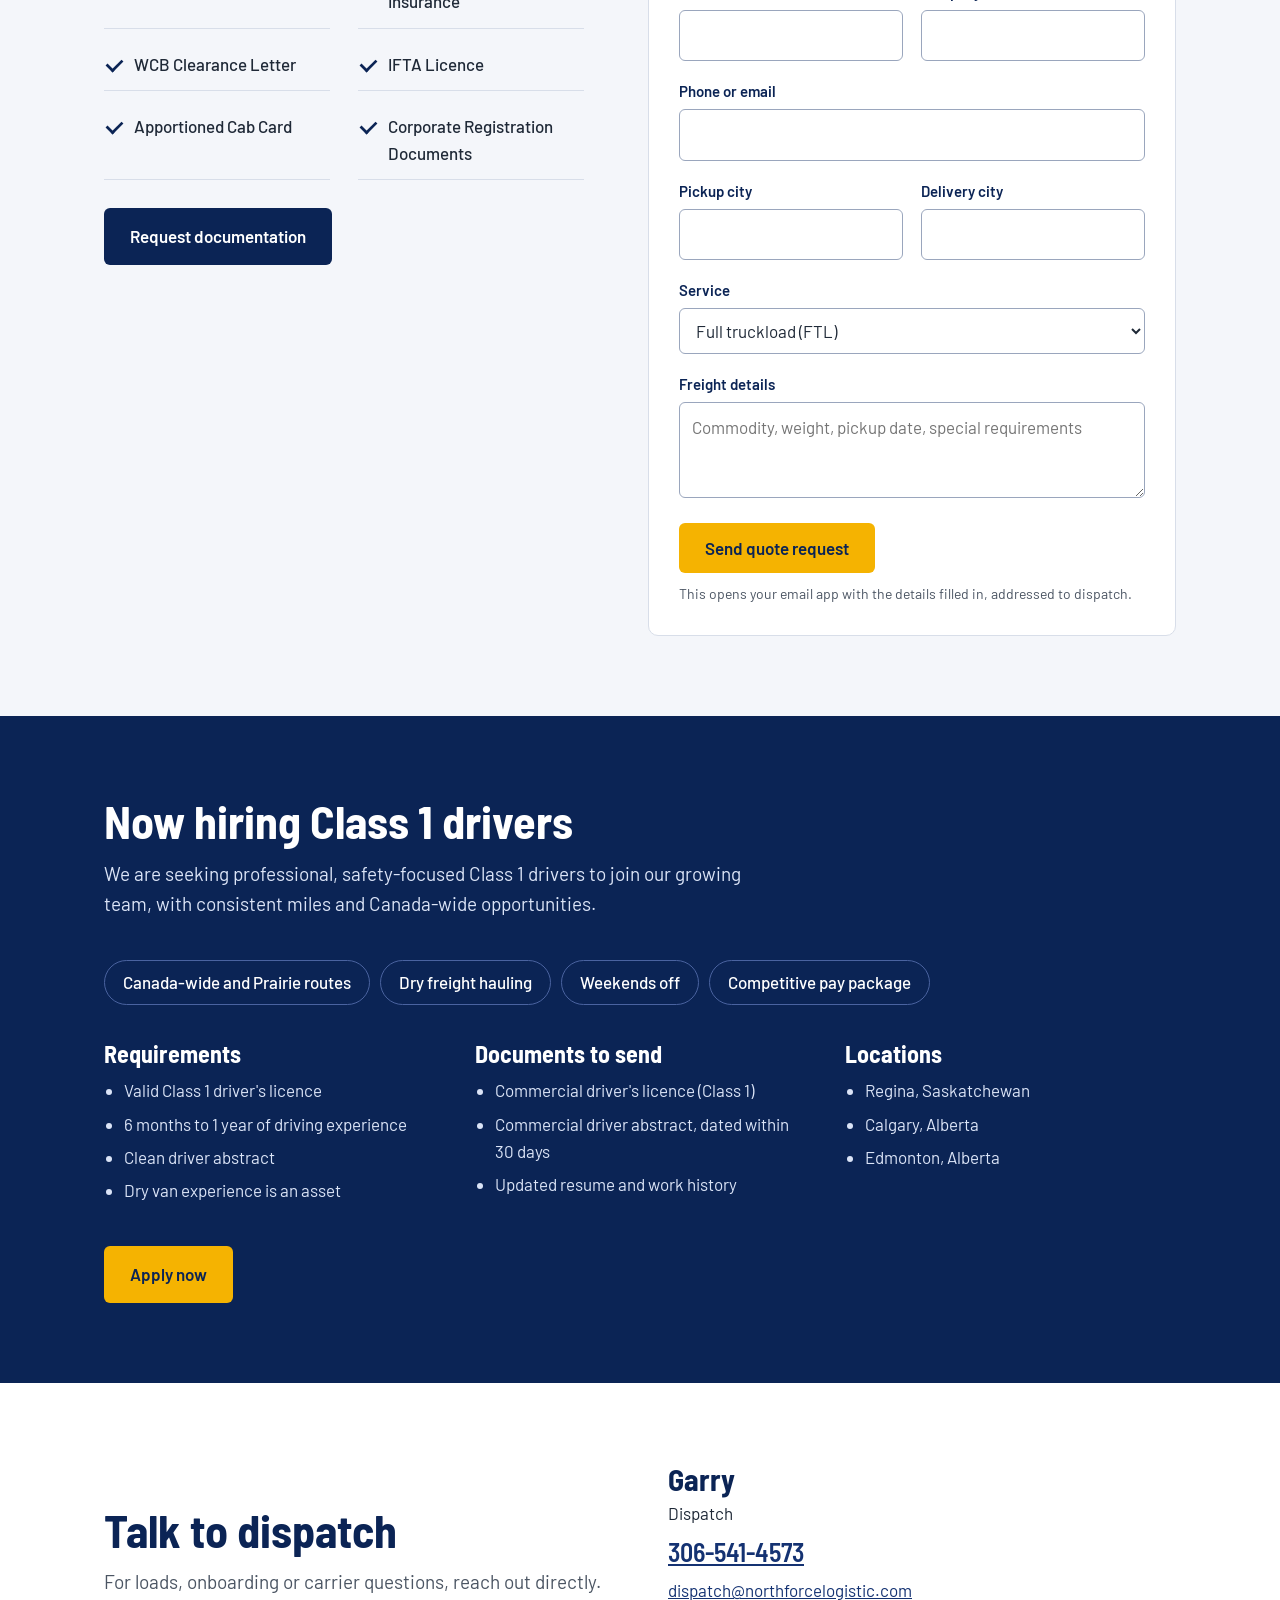
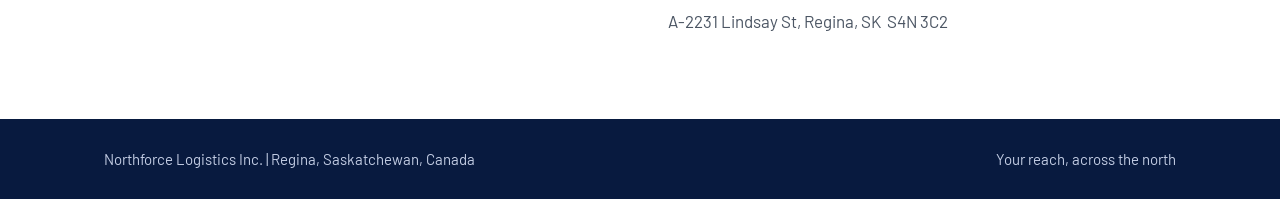
==== commit 8302890b: "Add brand paragraph to index.html" ====
--- a/index.html
+++ b/index.html
@@ -32,6 +32,7 @@
 <div class="hero">
 <div class="wrap">
 <div>
+<p class="brand">Northforce Logistics Inc.</p>
 <h1>Your reach, across the north.</h1>
 <p class="lead">Reliable freight transportation across Canada and the United States for brokers, shippers and logistics partners. Safety-focused, fully insured and cross-border capable.</p>
 <div class="cta">
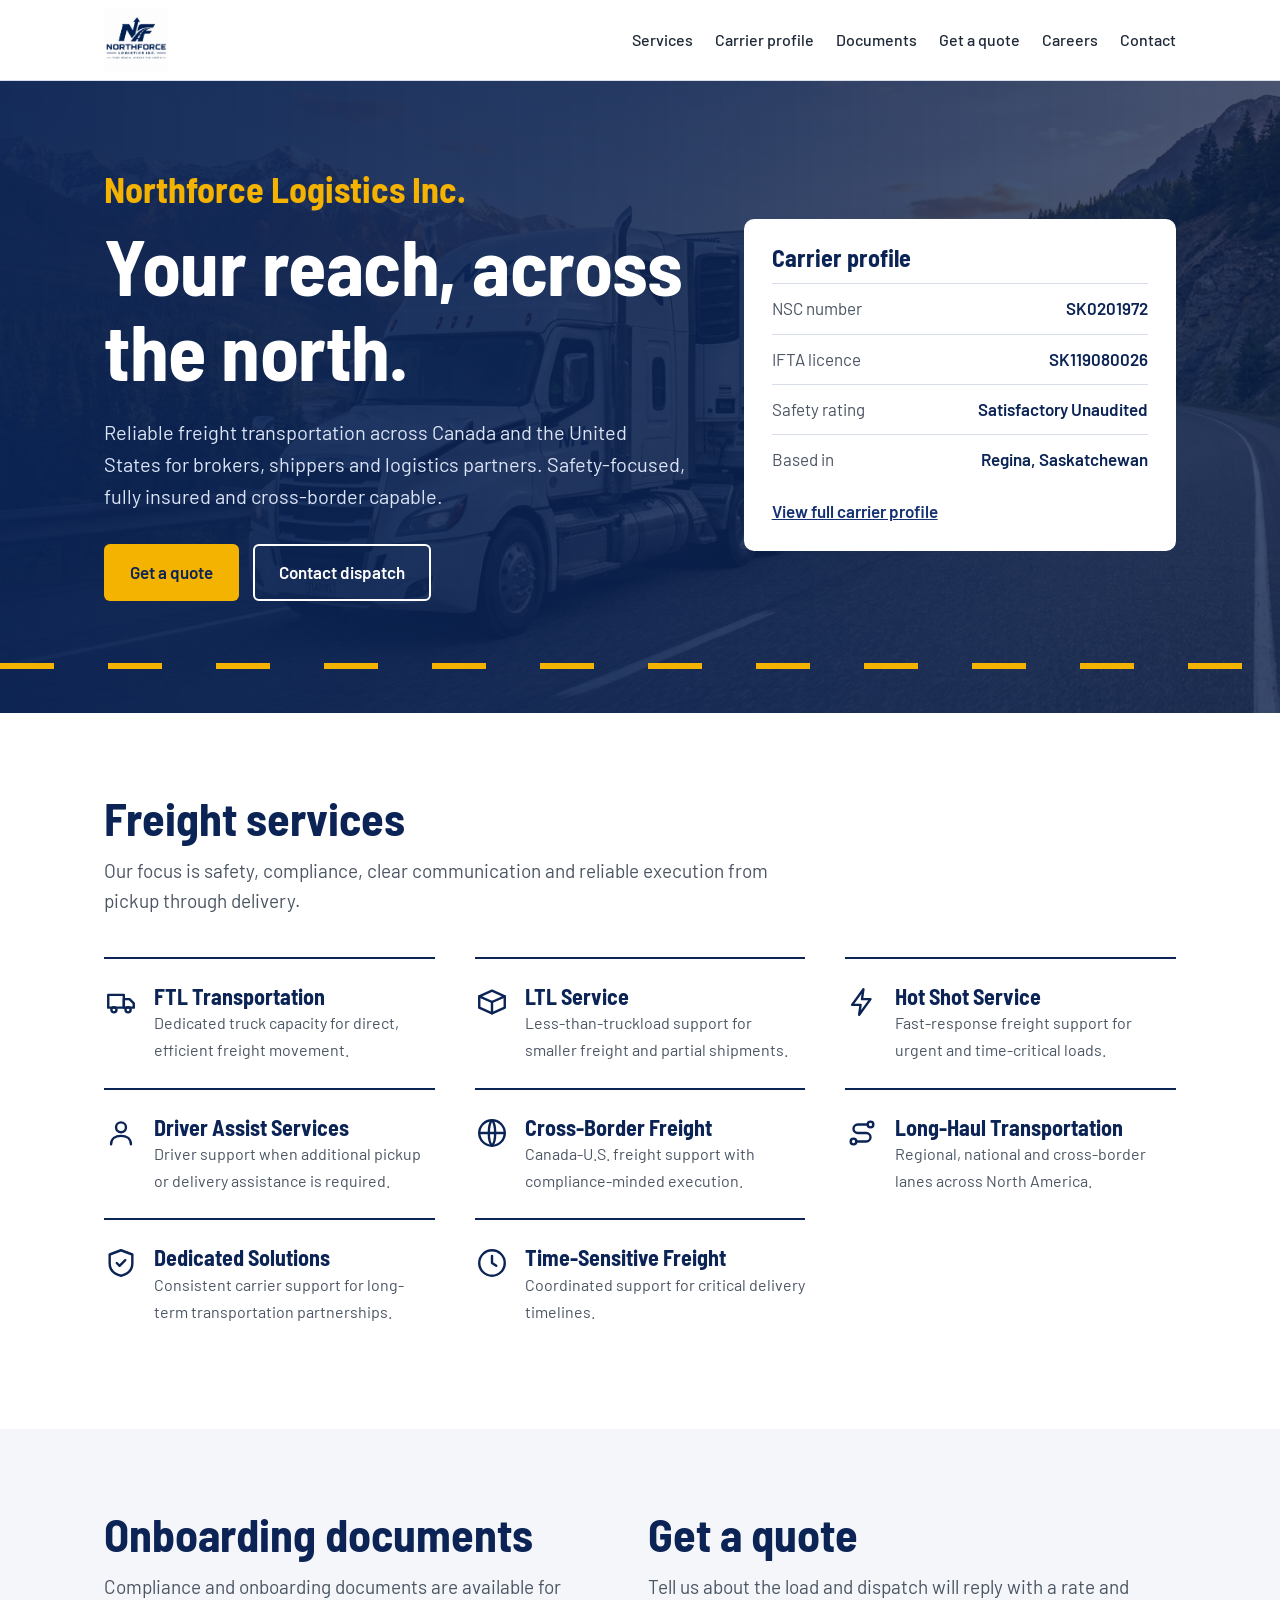
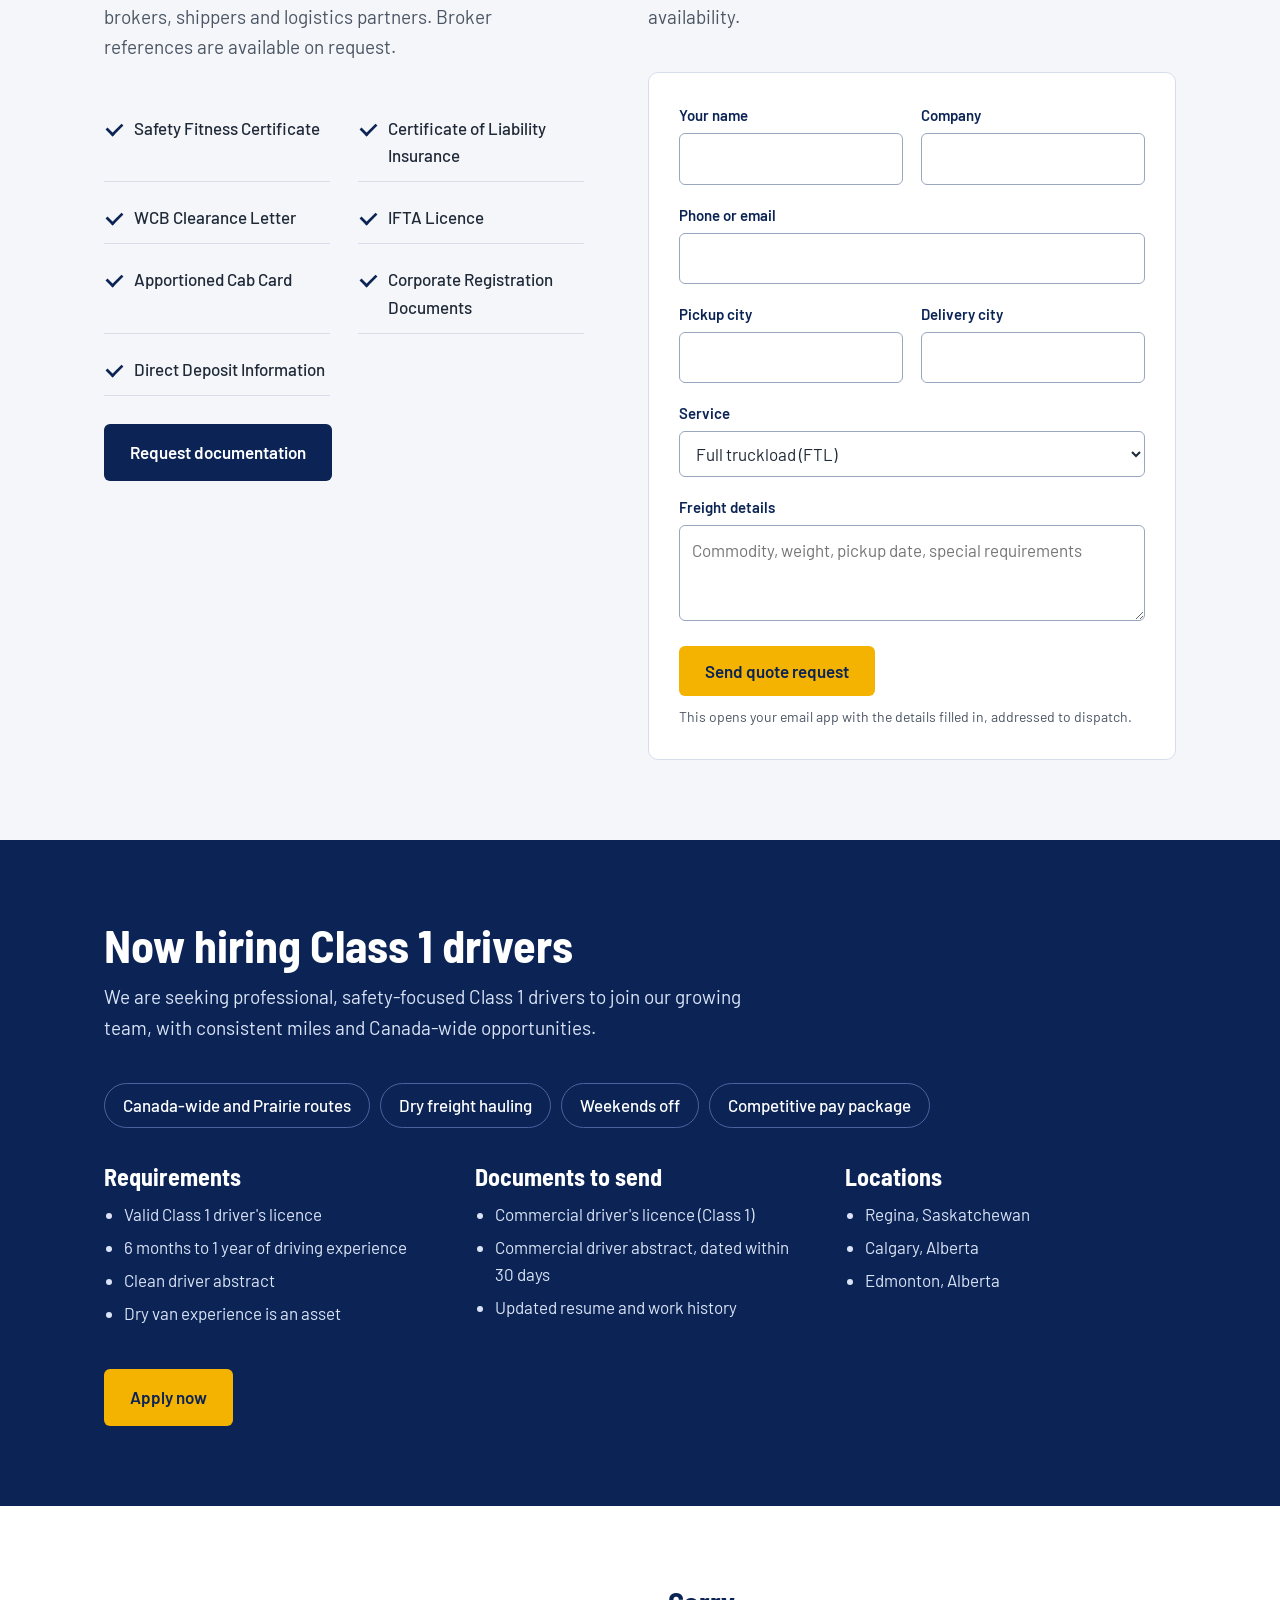
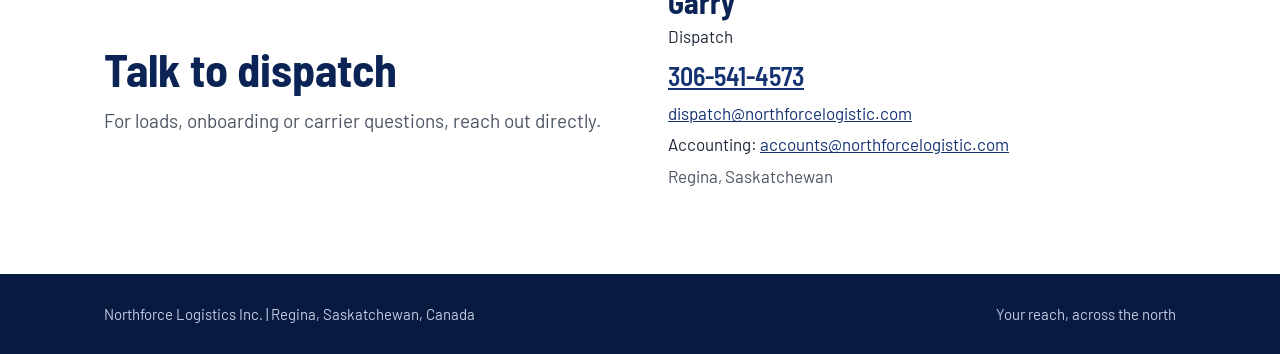
==== commit f726703c: "Update index.html" ====
--- a/index.html
+++ b/index.html
@@ -60,12 +60,14 @@
 <p>Our focus is safety, compliance, clear communication and reliable execution from pickup through delivery.</p>
 </div>
 <ul class="svc">
-<li><svg viewBox="0 0 24 24" aria-hidden="true"><path d="M3 7h11v9H3z"/><path d="M14 10h4l3 3v3h-7z"/><circle cx="7" cy="17.5" r="1.8"/><circle cx="17" cy="17.5" r="1.8"/></svg><div><strong>Full truckload (FTL)</strong><span>Dedicated trailer capacity for your freight, door to door.</span></div></li>
-<li><svg viewBox="0 0 24 24" aria-hidden="true"><path d="M3 8l9-4 9 4-9 4z"/><path d="M3 8v8l9 4 9-4V8"/><path d="M12 12v8"/></svg><div><strong>Less than truckload (LTL)</strong><span>Right-sized shipments without paying for a full trailer.</span></div></li>
-<li><svg viewBox="0 0 24 24" aria-hidden="true"><path d="M13 3L5 14h6l-1 7 8-11h-6z"/></svg><div><strong>Hot shot service</strong><span>Time-sensitive loads that need to move fast.</span></div></li>
-<li><svg viewBox="0 0 24 24" aria-hidden="true"><circle cx="12" cy="12" r="9"/><path d="M3 12h18M12 3c3 3 3 15 0 18M12 3c-3 3-3 15 0 18"/></svg><div><strong>Cross-border freight</strong><span>Canada and United States lanes with compliance handled.</span></div></li>
-<li><svg viewBox="0 0 24 24" aria-hidden="true"><circle cx="6" cy="18" r="2"/><circle cx="18" cy="6" r="2"/><path d="M8 18h7a3 3 0 000-6H9a3 3 0 010-6h7"/></svg><div><strong>Long-haul transportation</strong><span>Consistent coverage across the Prairies and beyond.</span></div></li>
-<li><svg viewBox="0 0 24 24" aria-hidden="true"><path d="M12 3l8 3v6c0 5-3.5 8-8 9-4.5-1-8-4-8-9V6z"/><path d="M9 12l2 2 4-4"/></svg><div><strong>Dedicated solutions</strong><span>Capacity built around your recurring lanes.</span></div></li>
+<li><svg viewBox="0 0 24 24" aria-hidden="true"><path d="M3 7h11v9H3z"/><path d="M14 10h4l3 3v3h-7z"/><circle cx="7" cy="17.5" r="1.8"/><circle cx="17" cy="17.5" r="1.8"/></svg><div><strong>FTL Transportation</strong><span>Dedicated truck capacity for direct, efficient freight movement.</span></div></li>
+<li><svg viewBox="0 0 24 24" aria-hidden="true"><path d="M3 8l9-4 9 4-9 4z"/><path d="M3 8v8l9 4 9-4V8"/><path d="M12 12v8"/></svg><div><strong>LTL Service</strong><span>Less-than-truckload support for smaller freight and partial shipments.</span></div></li>
+<li><svg viewBox="0 0 24 24" aria-hidden="true"><path d="M13 3L5 14h6l-1 7 8-11h-6z"/></svg><div><strong>Hot Shot Service</strong><span>Fast-response freight support for urgent and time-critical loads.</span></div></li>
+<li><svg viewBox="0 0 24 24" aria-hidden="true"><circle cx="12" cy="8" r="3.5"/><path d="M5 20c0-4 3-6 7-6s7 2 7 6"/></svg><div><strong>Driver Assist Services</strong><span>Driver support when additional pickup or delivery assistance is required.</span></div></li>
+<li><svg viewBox="0 0 24 24" aria-hidden="true"><circle cx="12" cy="12" r="9"/><path d="M3 12h18M12 3c3 3 3 15 0 18M12 3c-3 3-3 15 0 18"/></svg><div><strong>Cross-Border Freight</strong><span>Canada-U.S. freight support with compliance-minded execution.</span></div></li>
+<li><svg viewBox="0 0 24 24" aria-hidden="true"><circle cx="6" cy="18" r="2"/><circle cx="18" cy="6" r="2"/><path d="M8 18h7a3 3 0 000-6H9a3 3 0 010-6h7"/></svg><div><strong>Long-Haul Transportation</strong><span>Regional, national and cross-border lanes across North America.</span></div></li>
+<li><svg viewBox="0 0 24 24" aria-hidden="true"><path d="M12 3l8 3v6c0 5-3.5 8-8 9-4.5-1-8-4-8-9V6z"/><path d="M9 12l2 2 4-4"/></svg><div><strong>Dedicated Solutions</strong><span>Consistent carrier support for long-term transportation partnerships.</span></div></li>
+<li><svg viewBox="0 0 24 24" aria-hidden="true"><circle cx="12" cy="12" r="9"/><path d="M12 7v5l3 2"/></svg><div><strong>Time-Sensitive Freight</strong><span>Coordinated support for critical delivery timelines.</span></div></li>
 </ul>
 </div>
 </section>
@@ -75,7 +77,7 @@
 <div>
 <div class="sec-head">
 <h2>Onboarding documents</h2>
-<p>Compliance and onboarding documents are available for brokers, shippers and logistics partners.</p>
+<p>Compliance and onboarding documents are available for brokers, shippers and logistics partners. Broker references are available on request.</p>
 </div>
 <ul class="docs">
 <li>Safety Fitness Certificate</li>
@@ -84,6 +86,7 @@
 <li>IFTA Licence</li>
 <li>Apportioned Cab Card</li>
 <li>Corporate Registration Documents</li>
+<li>Direct Deposit Information</li>
 </ul>
 <a class="btn dark" href="mailto:dispatch@northforcelogistic.com?subject=Documentation%20request&amp;body=Company%20name%3A%0AContact%20name%3A%0ADocuments%20needed%3A">Request documentation</a>
 </div>
@@ -140,7 +143,8 @@
 <p>Dispatch</p>
 <p class="big"><a href="tel:+13065414573">306-541-4573</a></p>
 <p><a href="mailto:dispatch@northforcelogistic.com">dispatch@northforcelogistic.com</a></p>
-<p style="color:var(--mute)">A-2231 Lindsay St, Regina, SK&nbsp; S4N 3C2</p>
+<p>Accounting: <a href="mailto:accounts@northforcelogistic.com">accounts@northforcelogistic.com</a></p>
+<p style="color:var(--mute)">Regina, Saskatchewan</p>
 </div>
 </div>
 </section>
--- a/style.css
+++ b/style.css
@@ -23,6 +23,7 @@
 .hero{background:linear-gradient(90deg,rgba(11,36,85,.95) 0%,rgba(11,36,85,.86) 50%,rgba(11,36,85,.72) 100%),url(truck-background.jpg) center 60%/cover no-repeat,var(--navy);color:#fff;position:relative;padding:88px 0 112px}
 .hero::after{content:"";position:absolute;left:0;right:0;bottom:44px;height:6px;background:repeating-linear-gradient(90deg,var(--amber) 0 54px,transparent 54px 108px)}
 .hero .wrap{display:grid;grid-template-columns:1.35fr 1fr;gap:56px;align-items:center}
+.hero .brand{font-family:'Barlow Semi Condensed','Barlow',Arial,sans-serif;font-weight:700;font-size:clamp(26px,3.2vw,36px);color:var(--amber);margin:0 0 14px;line-height:1.1}
 .hero h1{color:#fff;font-size:clamp(44px,6.5vw,78px);font-weight:700;letter-spacing:-.5px}
 .hero p.lead{font-size:20px;max-width:34em;color:#dbe4f7;margin:22px 0 32px}
 .cta{display:flex;gap:14px;flex-wrap:wrap}
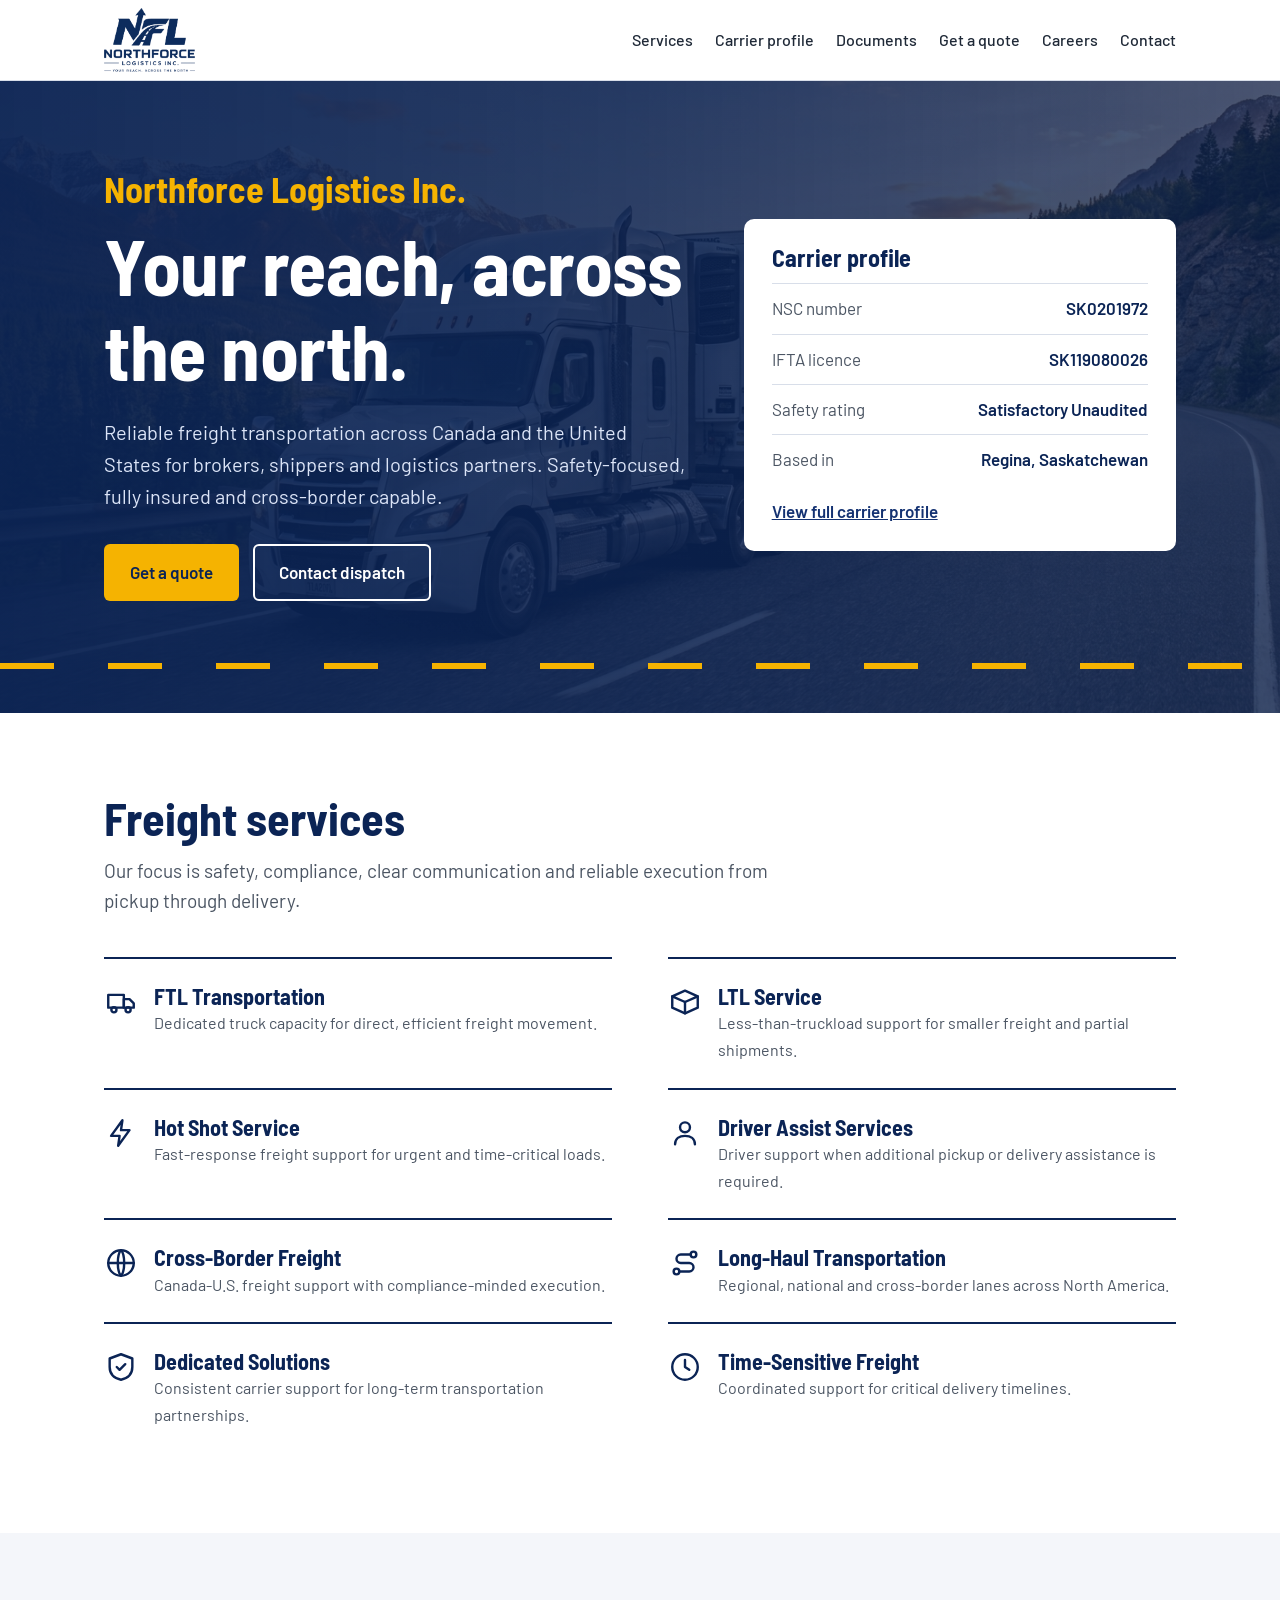
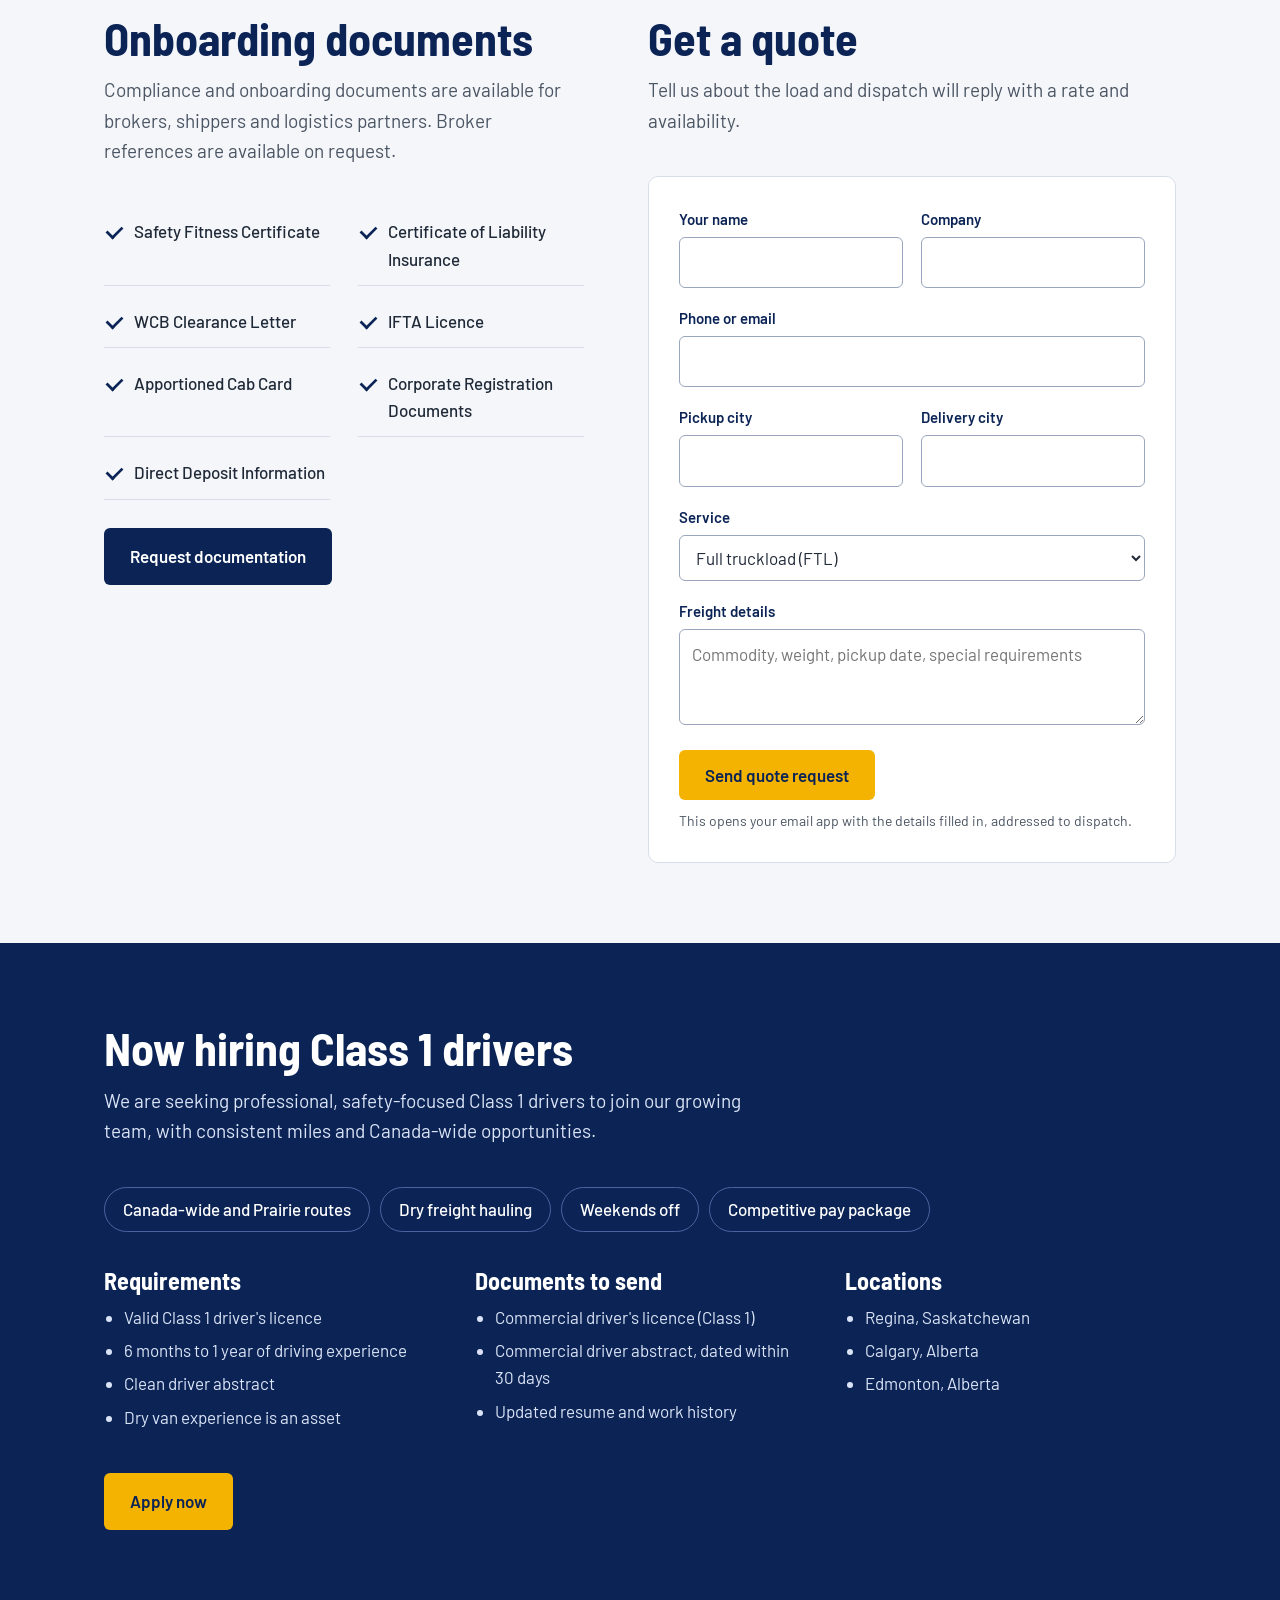
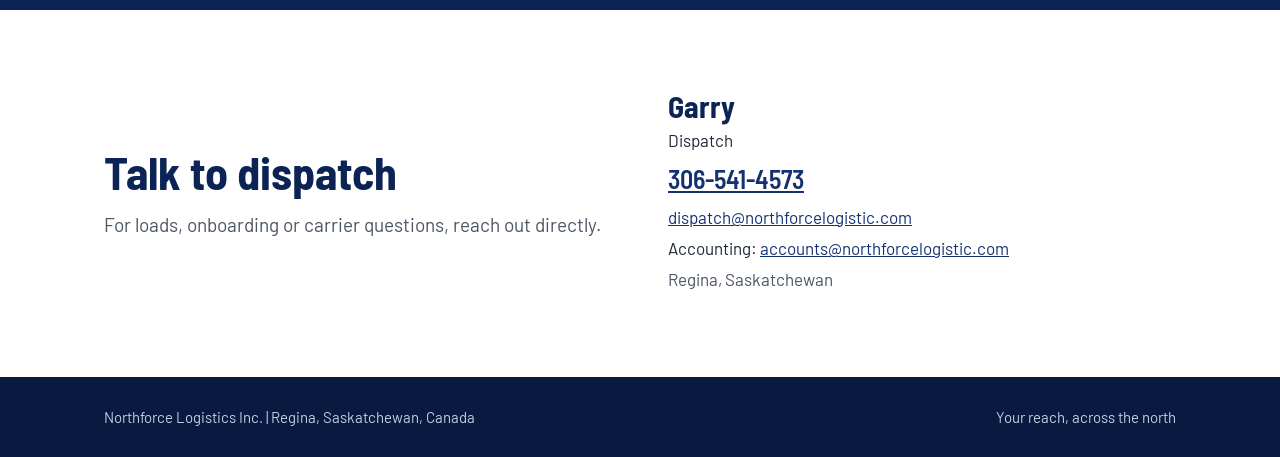
==== commit 882be054: "Update favicon links and add apple-touch-icon" ====
--- a/index.html
+++ b/index.html
@@ -5,7 +5,9 @@
 <meta name="viewport" content="width=device-width, initial-scale=1">
 <title>Northforce Logistics Inc. | Freight transportation across Canada and the US</title>
 <meta name="description" content="Safety-focused, fully insured, cross-border freight carrier based in Regina, Saskatchewan. FTL, LTL, hot shot and long-haul service across Canada and the United States.">
-<link rel="icon" type="image/jpeg" href="favicon.jpg">
+<link rel="icon" href="favicon.ico?v=2" sizes="any">
+<link rel="icon" type="image/png" href="favicon.png?v=2">
+<link rel="apple-touch-icon" href="apple-touch-icon.png">  
 <link rel="preconnect" href="https://fonts.googleapis.com">
 <link rel="preconnect" href="https://fonts.gstatic.com" crossorigin>
 <link rel="stylesheet" href="https://fonts.googleapis.com/css2?family=Barlow:wght@400;500;600&family=Barlow+Semi+Condensed:wght@600;700&display=swap">
--- a/style.css
+++ b/style.css
@@ -39,7 +39,7 @@
 .sec-head{max-width:40em;margin-bottom:40px}
 .sec-head h2{font-size:clamp(32px,4.4vw,46px);margin-bottom:12px}
 .sec-head p{margin:0;color:var(--mute);font-size:19px}
-.svc{display:grid;grid-template-columns:repeat(3,1fr);gap:0 40px}
+.svc{display:grid;grid-template-columns:repeat(2,1fr);gap:0 56px}
 .svc li{list-style:none;display:flex;gap:16px;padding:24px 0;border-top:2px solid var(--navy);align-items:flex-start}
 .svc{margin:0;padding:0}
 .svc svg{width:34px;height:34px;flex:none;stroke:var(--navy);fill:none;stroke-width:1.7;stroke-linecap:round;stroke-linejoin:round;margin-top:2px}
